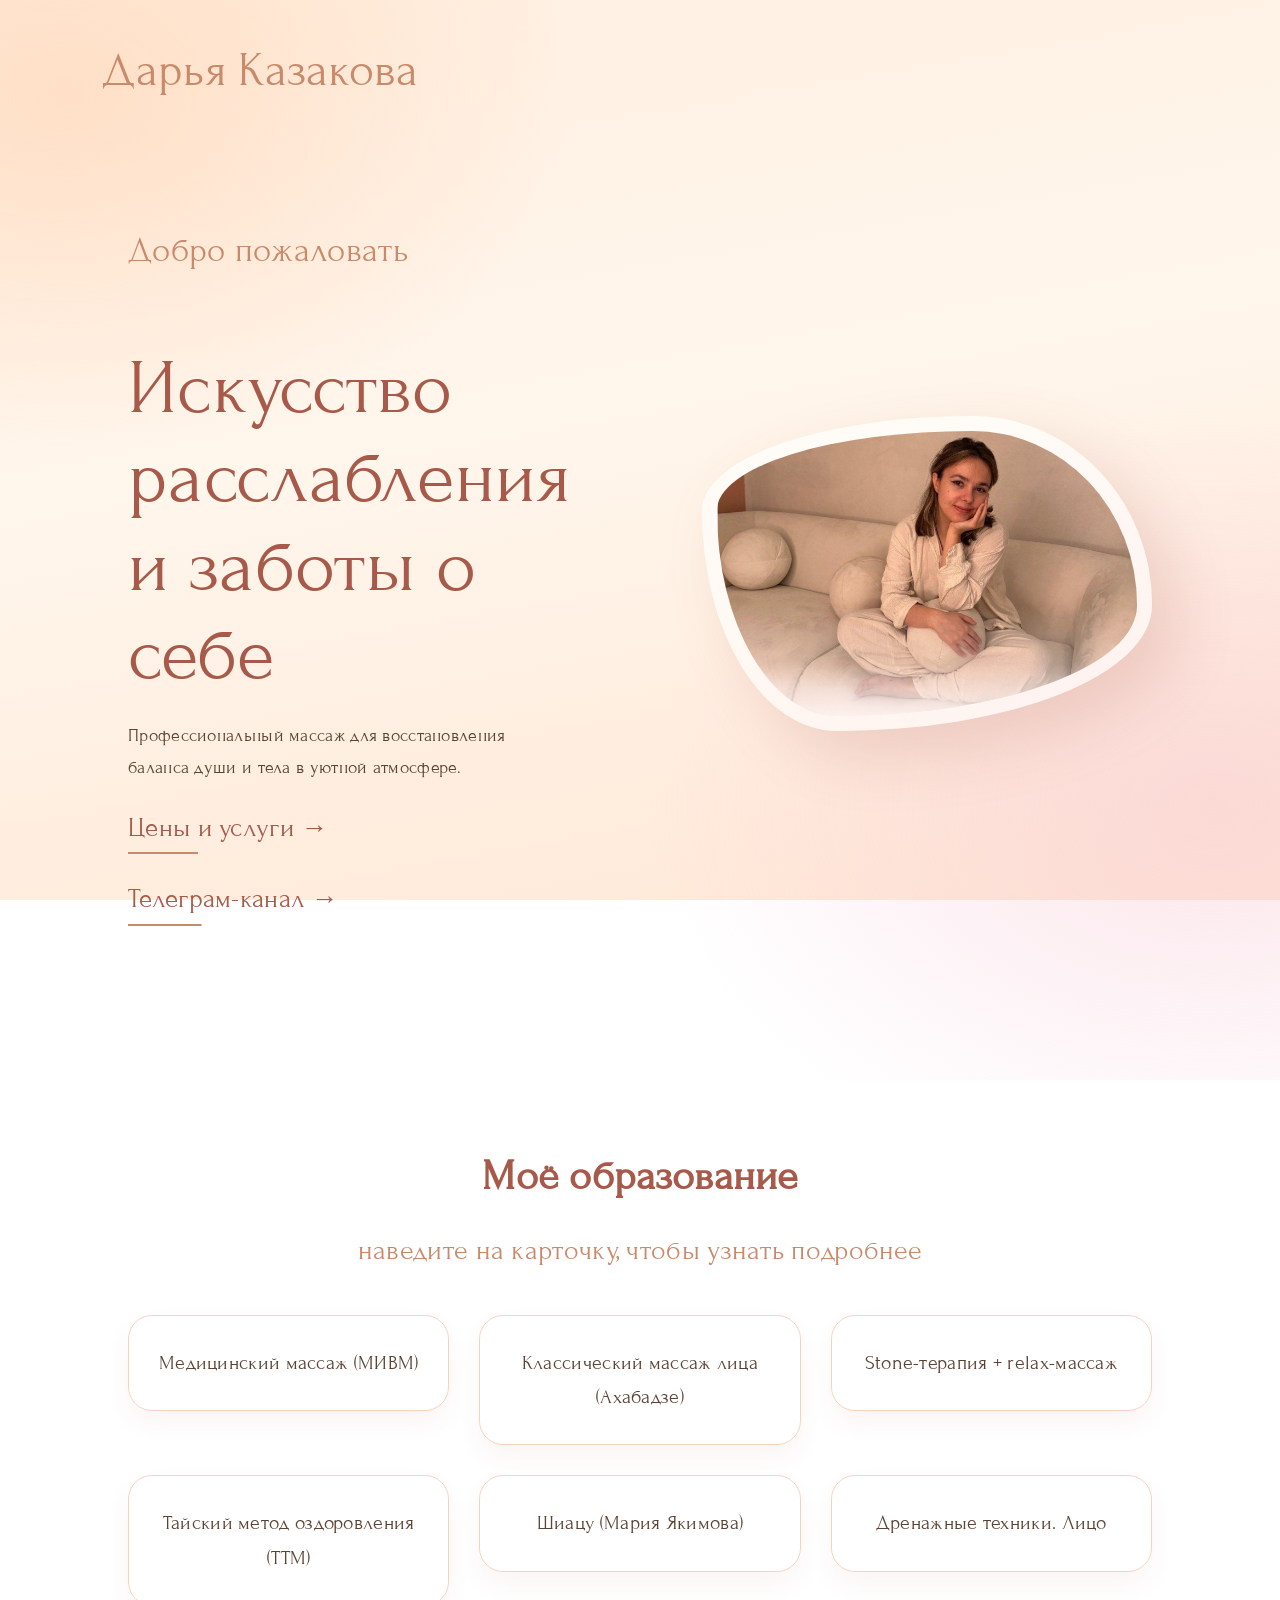
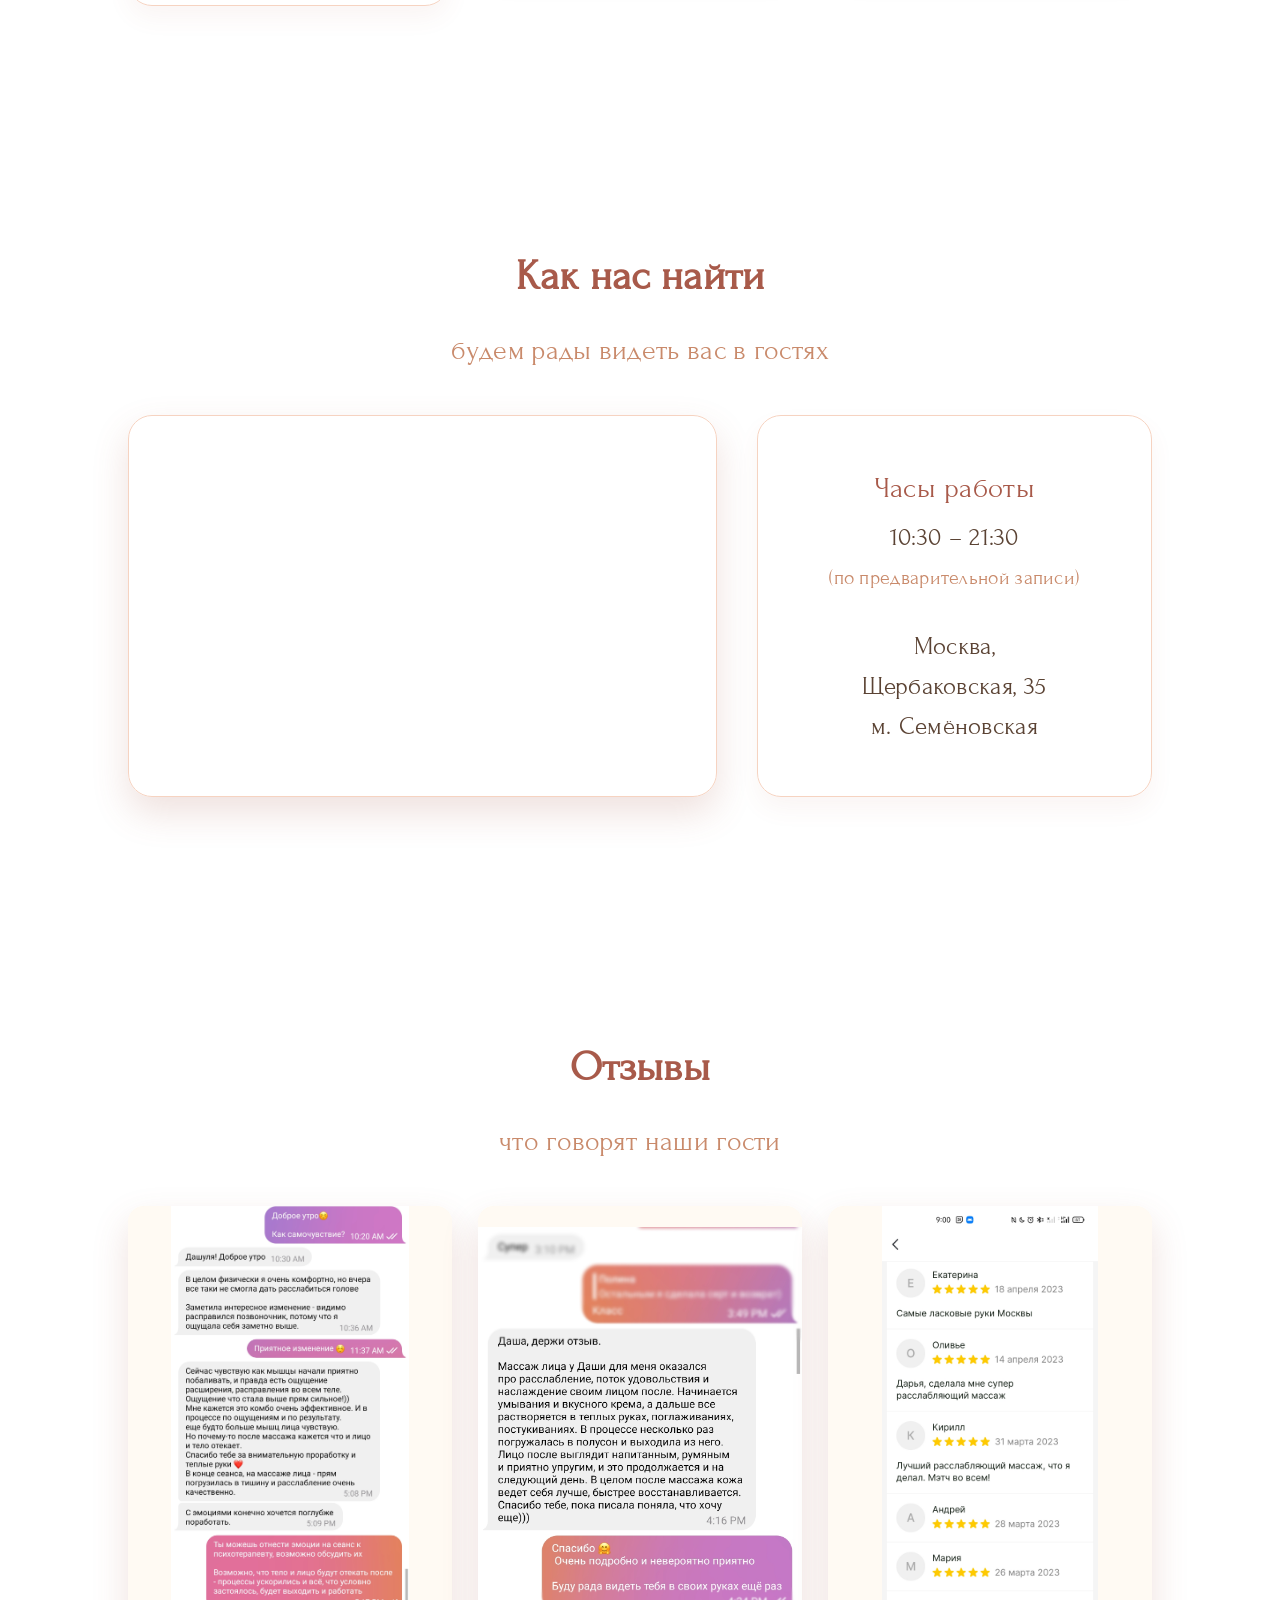
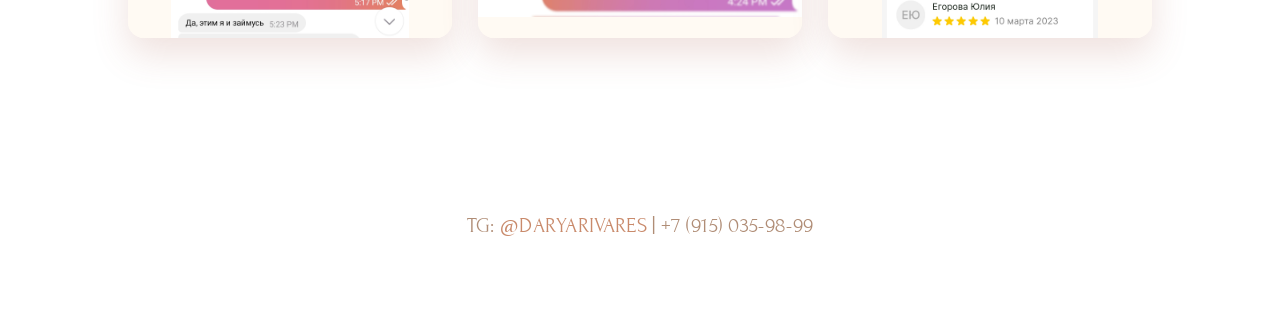
==== index.html @ 4dbe53b1 "Add location section with interactive map on index page Insert a "Как нас найти" section between edu" ====
<!DOCTYPE html>
<html lang="ru">
<head>
    <meta charset="UTF-8">
    <meta name="viewport" content="width=device-width, initial-scale=1.0">
    <title>Дарья Казакова | Расслабляющий массаж</title>
    <link rel="preconnect" href="https://fonts.googleapis.com">
    <link rel="preconnect" href="https://fonts.gstatic.com" crossorigin>
    <link href="https://fonts.googleapis.com/css2?family=Forum&display=swap" rel="stylesheet">
    <link rel="stylesheet" href="style.css">
</head>
<body>
    <!-- Decorative flower layer (purely visual, sits behind content) -->
    <div class="flowers" aria-hidden="true">
        <svg xmlns="http://www.w3.org/2000/svg" style="display:none">
            <symbol id="flower" viewBox="0 0 80 80">
                <g fill="currentColor">
                    <ellipse cx="40" cy="20" rx="9" ry="17"/>
                    <ellipse cx="40" cy="20" rx="9" ry="17" transform="rotate(72 40 40)"/>
                    <ellipse cx="40" cy="20" rx="9" ry="17" transform="rotate(144 40 40)"/>
                    <ellipse cx="40" cy="20" rx="9" ry="17" transform="rotate(216 40 40)"/>
                    <ellipse cx="40" cy="20" rx="9" ry="17" transform="rotate(288 40 40)"/>
                </g>
                <circle cx="40" cy="40" r="6" fill="#fff6e5"/>
            </symbol>
        </svg>

        <svg class="flower f1"><use href="#flower"/></svg>
        <svg class="flower f2"><use href="#flower"/></svg>
        <svg class="flower f3"><use href="#flower"/></svg>
        <svg class="flower f4"><use href="#flower"/></svg>
        <svg class="flower f5"><use href="#flower"/></svg>
        <svg class="flower f6"><use href="#flower"/></svg>
        <svg class="flower f7"><use href="#flower"/></svg>
        <svg class="flower f8"><use href="#flower"/></svg>
        <svg class="flower f9"><use href="#flower"/></svg>
        <svg class="flower f10"><use href="#flower"/></svg>
        <svg class="flower f11"><use href="#flower"/></svg>
        <svg class="flower f12"><use href="#flower"/></svg>
        <svg class="flower f13"><use href="#flower"/></svg>
        <svg class="flower f14"><use href="#flower"/></svg>
        <svg class="flower f15"><use href="#flower"/></svg>
        <svg class="flower f16"><use href="#flower"/></svg>
        <svg class="flower f17"><use href="#flower"/></svg>
        <svg class="flower f18"><use href="#flower"/></svg>
    </div>

    <header>
        <nav>
            <div class="logo cursive">Дарья Казакова</div>
        </nav>
    </header>

    <section class="hero">
        <div class="hero-content">
            <span class="subtitle cursive">Добро пожаловать</span>
            <h1 class="handwritten-title">
                <span class="line"><span class="word">Искусство</span> <span class="word">расслабления</span></span>
                <span class="line"><span class="word">и</span> <span class="word">заботы</span> <span class="word">о</span> <span class="word">себе</span></span>
            </h1>
            <p>Профессиональный массаж для восстановления <br>баланса души и тела в уютной атмосфере.</p>
            <a href="pricing.html" class="tg-link">Цены и услуги&nbsp;&rarr;</a>
            <a href="https://t.me/riarbert" class="tg-link"
               target="_blank" rel="noopener">Телеграм-канал&nbsp;&rarr;</a>
        </div>
        <div class="hero-image">
            <img src="img/dasha.jpg" alt="Дарья Казакова">
        </div>
    </section>

    <section class="education">
        <h2 class="serif">Моё образование</h2>
        <p class="hint cursive">наведите на карточку, чтобы узнать подробнее</p>
        <div class="grid">
            <div class="edu-item" tabindex="0">
                <span class="edu-title">Медицинский массаж (МИВМ)</span>
                <p class="edu-desc">Глубокая работа с мышцами и суставами: помогает восстановиться после травм, снять хроническое напряжение и улучшить осанку.</p>
            </div>
            <div class="edu-item" tabindex="0">
                <span class="edu-title">Классический массаж лица (Ахабадзе)</span>
                <p class="edu-desc">Щадящая авторская техника для тонуса кожи и естественного лифтинга — лицо выглядит отдохнувшим и ухоженным.</p>
            </div>
            <div class="edu-item" tabindex="0">
                <span class="edu-title">Stone-терапия + relax-массаж</span>
                <p class="edu-desc">Тёплые базальтовые камни и мягкие поглаживания расслабляют тело, снимают усталость и успокаивают нервную систему.</p>
            </div>
            <div class="edu-item" tabindex="0">
                <span class="edu-title">Тайский метод оздоровления (ТТМ)</span>
                <p class="edu-desc">Древняя традиция с плавными растяжками и точечным давлением: возвращает гибкость, снимает зажимы и наполняет энергией.</p>
            </div>
            <div class="edu-item" tabindex="0">
                <span class="edu-title">Шиацу (Мария Якимова)</span>
                <p class="edu-desc">Японская техника точечного надавливания помогает восстановить энергетический баланс и справиться с хронической усталостью.</p>
            </div>
            <div class="edu-item" tabindex="0">
                <span class="edu-title">Дренажные техники. Лицо</span>
                <p class="edu-desc">Лимфодренажный массаж выводит лишнюю жидкость, уменьшает отёки и возвращает коже свежесть и ровный тон.</p>
            </div>
        </div>
    </section>

    <section class="location">
        <h2 class="serif">Как нас найти</h2>
        <p class="hint cursive">будем рады видеть вас в гостях</p>

        <div class="location-row">
            <div class="location-map">
                <iframe
                    src="https://yandex.ru/map-widget/v1/?ll=37.72935%2C55.78294&z=16&pt=37.72935,55.78294,pm2rdm"
                    title="Карта: Москва, Щербаковская, 35"
                    loading="lazy"
                    allowfullscreen></iframe>
            </div>
            <div class="location-info">
                <p class="location-hours">
                    <span class="location-label">Часы работы</span>
                    10:30&nbsp;&ndash;&nbsp;21:30<br>
                    <span class="location-note">(по предварительной записи)</span>
                </p>
                <p class="location-address">
                    Москва,<br>
                    Щербаковская, 35<br>
                    м.&nbsp;Семёновская
                </p>
            </div>
        </div>
    </section>

    <section class="reviews">
        <h2 class="serif">Отзывы</h2>
        <p class="hint cursive">что говорят наши гости</p>

        <!-- Three reviews shown at once; script.js cross-fades one slot
             to the next review every few seconds. data-total tells the
             script how many img/reviewN.jpg files exist. -->
        <div class="reviews-row" data-total="12">
            <div class="review-slot"><img src="img/review1.jpg" alt="Отзыв"></div>
            <div class="review-slot"><img src="img/review2.jpg" alt="Отзыв"></div>
            <div class="review-slot"><img src="img/review3.jpg" alt="Отзыв"></div>
        </div>
    </section>

    <footer>
        <p>TG: <a href="https://t.me/daryarivares" target="_blank" rel="noopener">@DARYARIVARES</a> | +7 (915) 035-98-99</p>
    </footer>

    <script src="script.js"></script>
</body>
</html>
---- style.css ----
/* --- Design tokens ---
   Warm, cozy palette: cream, peach and terracotta-rose instead of the
   old pink/purple. The whole site is set in one font, Forum — an
   elegant Cyrillic-complete Roman serif. Sizes are nudged up a little
   because Forum is a delicate, low-contrast face that reads small. */
:root {
    --cream:       #fff7ef; /* warm off-white */
    --peach:       #ffe7d3; /* soft peach */
    --blush:       #f6d3c1; /* warm blush border */
    --accent:      #c98a6b; /* terracotta-rose – primary accent */
    --accent-deep: #a85a4a; /* deeper rose – headings & links */
    --warm-text:   #5b4334; /* cocoa brown – body copy */
    --soft-white:  #fffaf3;

    --display-font: 'Forum', serif;
    --script-font:  'Forum', serif;
    --body-font:    'Forum', serif;

    /* legacy aliases kept so existing selectors keep working */
    --serif-font:   var(--display-font);
    --cursive-font: var(--script-font);
}

* { box-sizing: border-box; }

/* Bump the root size so the flowing script stays comfortably legible
   everywhere (all rem-based sizes scale up with this). */
html { font-size: 115%; }

body {
    font-family: var(--body-font);
    color: var(--warm-text);
    margin: 0;
    background: linear-gradient(170deg,
                #ffefe0 0%, #fff6ec 45%, #ffe8d6 100%);
    background-attachment: fixed;
    line-height: 1.7;
    letter-spacing: 0.3px;
    overflow-x: hidden;
}

/* Slow, barely-there warm glow that breathes behind everything —
   adds depth without distracting from the content. */
body::before {
    content: "";
    position: fixed;
    inset: -20%;
    z-index: 0;
    pointer-events: none;
    background:
        radial-gradient(40% 40% at 18% 22%, rgba(255, 209, 175, 0.55), transparent 70%),
        radial-gradient(45% 45% at 82% 78%, rgba(246, 197, 209, 0.45), transparent 70%);
    animation: auraDrift 26s ease-in-out infinite alternate;
}

@keyframes auraDrift {
    0%   { transform: translate(-3%, -2%) scale(1);    }
    100% { transform: translate( 3%,  3%) scale(1.08); }
}

/* --- Typography helpers (class names used in the HTML) --- */
.serif       { font-family: var(--display-font); }
.cursive     { font-family: var(--script-font); }
.text-center { text-align: center; }

h1 {
    font-family: var(--display-font);
    font-size: 3rem;
    line-height: 1.25;
    margin-bottom: 20px;
    color: var(--accent-deep);
}

h2 {
    font-family: var(--display-font);
    font-size: 2.3rem;
    text-align: center;
    margin-bottom: 40px;
    color: var(--accent-deep);
}

.subtitle {
    font-family: var(--script-font);
    font-size: 1.9rem;
    color: var(--accent);
    display: block;
    margin-bottom: 6px;
}

/* --- Handwritten main title ---
   Each word is an inline-block span that gently blooms in: it rises,
   un-blurs and settles upright. Soft and unhurried — the cozy
   replacement for the old hard clip-path "wipe". */
.handwritten-title {
    font-family: var(--script-font);
    font-size: 4.2rem;
    line-height: 1.15;
    font-weight: 400;
    margin-bottom: 20px;
    color: var(--accent-deep);
}

.handwritten-title .line { display: block; }

.handwritten-title .word {
    display: inline-block;
    opacity: 0;
    transform: translateY(0.3em) rotate(-3deg);
    filter: blur(6px);
    /* Each word's own reveal completes in 500ms (gradual, not abrupt). */
    animation: bloomIn 0.5s cubic-bezier(0.22, 0.61, 0.36, 1) forwards;
}

/* Tight, flowing stagger so the line writes itself out quickly. */
.handwritten-title .line:nth-child(1) .word:nth-child(1) { animation-delay: 0.10s; }
.handwritten-title .line:nth-child(1) .word:nth-child(2) { animation-delay: 0.28s; }
.handwritten-title .line:nth-child(2) .word:nth-child(1) { animation-delay: 0.46s; }
.handwritten-title .line:nth-child(2) .word:nth-child(2) { animation-delay: 0.60s; }
.handwritten-title .line:nth-child(2) .word:nth-child(3) { animation-delay: 0.74s; }
.handwritten-title .line:nth-child(2) .word:nth-child(4) { animation-delay: 0.88s; }

@keyframes bloomIn {
    55%  { filter: blur(0); }
    100% { opacity: 1; transform: translateY(0) rotate(0); filter: blur(0); }
}

/* --- Header & Nav --- */
header {
    padding: 30px 8%;
    background: transparent;
    position: relative;
    z-index: 1;
}

nav {
    display: flex;
    justify-content: space-between;
    align-items: center;
}

.logo {
    font-family: var(--script-font);
    font-size: 2.6rem;
    color: var(--accent);
}

/* --- Hero --- */
.hero {
    display: flex;
    align-items: center;
    justify-content: space-between;
    padding: 80px 10%;
    min-height: 80vh;
    position: relative;
    z-index: 1;
}

.hero-content { flex: 1; max-width: 600px; }
.hero-image   { flex: 1; display: flex; justify-content: flex-end; }

/* Image gently "breathes" — a slow, calm float that matches the
   relaxing theme. Hover still lifts it a touch. */
.hero-image img {
    width: 100%;
    max-width: 450px;
    border-radius: 60% 40% 70% 30% / 30% 60% 40% 70%;
    box-shadow: 24px 24px 60px rgba(168, 90, 74, 0.18);
    border: 15px solid rgba(255, 255, 255, 0.6);
    animation: breathe 9s ease-in-out infinite;
    transition: transform 0.6s ease, box-shadow 0.6s ease;
}

.hero-image img:hover {
    transform: scale(1.03) rotate(1deg);
    box-shadow: 24px 30px 70px rgba(168, 90, 74, 0.28);
}

@keyframes breathe {
    0%, 100% { transform: translateY(0)     scale(1);    }
    50%      { transform: translateY(-14px) scale(1.015); }
}

/* --- Education Section --- */
.education {
    padding: 100px 10%;
    position: relative;
    z-index: 1;
}

.hint {
    text-align: center;
    color: var(--accent);
    font-family: var(--script-font);
    font-size: 1.5rem;
    margin-top: -25px;
    margin-bottom: 40px;
    opacity: 0.9;
}

.grid {
    display: grid;
    grid-template-columns: repeat(auto-fit, minmax(280px, 1fr));
    gap: 30px;
    align-items: start;
}

/* Cards show only the title, then warmly expand the description on
   hover/focus, lifting with a soft terracotta glow. */
.edu-item {
    padding: 30px 25px;
    background: rgba(255, 255, 255, 0.6);
    border: 1px solid var(--blush);
    border-radius: 24px;
    text-align: center;
    font-family: var(--display-font);
    font-size: 1.1rem;
    box-shadow: 0 12px 24px rgba(168, 90, 74, 0.06);
    cursor: default;
    outline: none;
    transition: background 0.4s ease, box-shadow 0.4s ease,
                transform 0.4s ease, border-color 0.4s ease;
}

.edu-item:hover,
.edu-item:focus {
    background: var(--soft-white);
    border-color: var(--accent);
    transform: translateY(-7px) scale(1.015);
    box-shadow: 0 18px 36px rgba(201, 138, 107, 0.22);
}

.edu-item:focus-visible {
    outline: 2px solid var(--accent);
    outline-offset: 3px;
}

.edu-title { display: block; }

.edu-desc {
    margin: 0;
    max-height: 0;
    opacity: 0;
    overflow: hidden;
    font-family: var(--body-font);
    font-size: 1.05rem;
    font-weight: 400;
    line-height: 1.6;
    color: var(--warm-text);
    transition: max-height 0.5s ease,
                opacity 0.4s ease 0.05s,
                margin-top 0.5s ease;
}

.edu-item:hover .edu-desc,
.edu-item:focus .edu-desc {
    max-height: 260px;
    opacity: 1;
    margin-top: 15px;
}

/* --- Buttons & page links --- */
.main-btn {
    display: inline-block;
    margin-top: 30px;
    padding: 16px 44px;
    background: linear-gradient(135deg, var(--accent) 0%, var(--accent-deep) 100%);
    color: #fff;
    font-family: var(--body-font);
    font-size: 1.4rem;
    text-decoration: none;
    border-radius: 50px;
    letter-spacing: 0.5px;
    box-shadow: 0 8px 22px rgba(201, 138, 107, 0.4);
    animation: btnGlow 3.6s ease-in-out infinite;
    transition: transform 0.35s ease, box-shadow 0.35s ease;
}

/* Two side-by-side CTAs (pricing page): even spacing, wrap on small screens. */
.btn-row {
    display: flex;
    flex-wrap: wrap;
    justify-content: center;
    gap: 18px 26px;
}

.main-btn:hover {
    transform: translateY(-3px) scale(1.04);
    box-shadow: 0 14px 30px rgba(168, 90, 74, 0.45);
}

@keyframes btnGlow {
    0%, 100% { box-shadow: 0 8px 22px rgba(201, 138, 107, 0.35); }
    50%      { box-shadow: 0 10px 28px rgba(201, 138, 107, 0.55); }
}

/* Page-to-page links (the "back" link and hero channel/pricing links) —
   cozy handwriting with a soft underline that grows on hover. */
.back-link,
.tg-link {
    font-family: var(--script-font);
    font-size: 1.7rem;
    color: var(--accent-deep);
    text-decoration: none;
    position: relative;
    padding-bottom: 4px;
    transition: color 0.3s ease;
}

/* Secondary hero link to the Telegram channel — sits below the main
   button, a touch smaller, same growing-underline flourish. */
.tg-link {
    display: block;
    width: fit-content;
    margin-top: 22px;
    font-size: 1.45rem;
}

/* Center a tg-link within a centered block (pricing page). */
.tg-link-center {
    margin-left: auto;
    margin-right: auto;
}

.back-link::after,
.tg-link::after {
    content: "";
    position: absolute;
    left: 0;
    bottom: 0;
    width: 100%;
    height: 2px;
    background: var(--accent);
    transform: scaleX(0.35);
    transform-origin: left;
    transition: transform 0.35s ease;
}

.back-link:hover,
.tg-link:hover { color: var(--accent); }

.back-link:hover::after,
.tg-link:hover::after { transform: scaleX(1); }

footer {
    text-align: center;
    padding: 50px;
    font-size: 1.15rem;
    color: #b08d76;
    position: relative;
    z-index: 1;
}

footer a {
    color: var(--accent);
    text-decoration: none;
    border-bottom: 1px solid transparent;
    transition: border-color 0.25s ease;
}

footer a:hover { border-color: var(--accent); }

/* --- Decorative flowers (index + pricing) ---
   The flowers now genuinely drift across the whole viewport on long,
   slow, looping flight paths — gently swaying and spinning, fading in
   and out at the edges. Several keyframe routes + staggered timings
   keep the motion organic and unsynchronised. */
.flowers {
    position: fixed;
    inset: 0;
    pointer-events: none;
    overflow: hidden;
    z-index: 0;
}

.flower {
    position: absolute;
    width: 56px;
    height: 56px;
    opacity: 0;
    color: #f3c4a3;
    fill: currentColor;
    filter: drop-shadow(0 4px 6px rgba(168, 90, 74, 0.12));
    animation-timing-function: ease-in-out;
    animation-iteration-count: infinite;
    will-change: transform, opacity;
}

/* Route A: sweep up and to the right */
@keyframes flyRight {
    0%   { opacity: 0;    transform: translate(0, 0)            rotate(0deg)    scale(0.8); }
    12%  { opacity: 0.55;                                                                  }
    50%  { opacity: 0.7;  transform: translate(46vw, -16vh)     rotate(180deg)  scale(1.1); }
    88%  { opacity: 0.4;                                                                   }
    100% { opacity: 0;    transform: translate(92vw, -6vh)      rotate(360deg)  scale(0.85);}
}

/* Route B: drift down and to the left */
@keyframes flyLeft {
    0%   { opacity: 0;    transform: translate(0, 0)            rotate(0deg)    scale(0.9); }
    14%  { opacity: 0.5;                                                                   }
    50%  { opacity: 0.65; transform: translate(-40vw, 20vh)     rotate(-150deg) scale(1.12);}
    86%  { opacity: 0.35;                                                                  }
    100% { opacity: 0;    transform: translate(-78vw, 9vh)      rotate(-330deg) scale(0.85);}
}

/* Route C: float mostly upward with a lazy S-curve sway */
@keyframes flyUp {
    0%   { opacity: 0;    transform: translate(0, 12vh)         rotate(0deg)    scale(0.85);}
    18%  { opacity: 0.5;                                                                   }
    50%  { opacity: 0.62; transform: translate(10vw, -26vh)     rotate(120deg)  scale(1.08);}
    80%  { opacity: 0.32;                                                                  }
    100% { opacity: 0;    transform: translate(-8vw, -62vh)     rotate(220deg)  scale(0.8); }
}

/* Route D: cozy ambient bob — stays roughly in place, gently swaying */
@keyframes swaySoft {
    0%, 100% { opacity: 0.32; transform: translate(0, 0)          rotate(-10deg) scale(0.95); }
    50%      { opacity: 0.6;  transform: translate(3vw, -5vh)      rotate(12deg)  scale(1.1);  }
}

/* Per-flower: start position, size, warm colour, route, pace & delay */
.flower.f1  { top:  6%; left:  4%; width: 58px; height: 58px; color: #f3c4a3;
              animation-name: flyRight; animation-duration: 30s; animation-delay:  0s; }
.flower.f2  { top: 20%; left: 90%; width: 42px; height: 42px; color: #f6c5d1;
              animation-name: flyLeft;  animation-duration: 34s; animation-delay: -4s; }
.flower.f3  { top: 52%; left:  2%; width: 72px; height: 72px; color: #ead7c0;
              animation-name: flyRight; animation-duration: 42s; animation-delay: -9s; }
.flower.f4  { top: 70%; left: 88%; width: 50px; height: 50px; color: #f0b89c;
              animation-name: flyLeft;  animation-duration: 36s; animation-delay: -2s; }
.flower.f5  { top: 86%; left: 16%; width: 46px; height: 46px; color: #f5cbb4;
              animation-name: flyUp;    animation-duration: 33s; animation-delay: -6s; }
.flower.f6  { top: 34%; left: 46%; width: 34px; height: 34px; color: #f3c4a3;
              animation-name: swaySoft; animation-duration: 14s; animation-delay: -3s; }
.flower.f7  { top: 90%; left: 66%; width: 56px; height: 56px; color: #f6c5d1;
              animation-name: flyUp;    animation-duration: 38s; animation-delay: -12s; }
.flower.f8  { top: 14%; left: 56%; width: 30px; height: 30px; color: #ead7c0;
              animation-name: swaySoft; animation-duration: 17s; animation-delay: -7s; }
.flower.f9  { top: 64%; left: 38%; width: 40px; height: 40px; color: #f0b89c;
              animation-name: flyRight; animation-duration: 46s; animation-delay: -20s; }
.flower.f10 { top:  2%; left: 30%; width: 38px; height: 38px; color: #f5cbb4;
              animation-name: flyUp;    animation-duration: 40s; animation-delay: -16s; }
.flower.f11 { top: 44%; left: 72%; width: 64px; height: 64px; color: #f3c4a3;
              animation-name: flyLeft;  animation-duration: 44s; animation-delay: -25s; }
.flower.f12 { top: 78%; left:  6%; width: 36px; height: 36px; color: #f6c5d1;
              animation-name: flyRight; animation-duration: 35s; animation-delay: -14s; }
.flower.f13 { top: 28%; left: 12%; width: 48px; height: 48px; color: #ead7c0;
              animation-name: flyUp;    animation-duration: 37s; animation-delay: -8s; }
.flower.f14 { top: 58%; left: 94%; width: 32px; height: 32px; color: #f0b89c;
              animation-name: flyLeft;  animation-duration: 31s; animation-delay: -18s; }
.flower.f15 { top: 96%; left: 48%; width: 52px; height: 52px; color: #f5cbb4;
              animation-name: flyUp;    animation-duration: 43s; animation-delay: -22s; }
.flower.f16 { top: 10%; left: 78%; width: 44px; height: 44px; color: #f3c4a3;
              animation-name: flyLeft;  animation-duration: 39s; animation-delay: -5s; }
.flower.f17 { top: 40%; left: 26%; width: 28px; height: 28px; color: #f6c5d1;
              animation-name: swaySoft; animation-duration: 19s; animation-delay: -11s; }
.flower.f18 { top: 72%; left: 58%; width: 60px; height: 60px; color: #ead7c0;
              animation-name: flyRight; animation-duration: 48s; animation-delay: -30s; }

/* --- Scroll reveal (added by script.js as elements enter view) ---
   Each element fades + rises in gradually over 500ms. */
.reveal {
    opacity: 0;
    transform: translateY(26px);
    transition: opacity 0.5s ease, transform 0.5s cubic-bezier(0.22, 0.61, 0.36, 1);
}

.reveal.reveal-in {
    opacity: 1;
    transform: none;
}

/* --- Pricing page --- */
.container {
    max-width: 900px;
    margin: 0 auto;
    padding: 40px 20px;
    position: relative;
    z-index: 1;
}

.promo-banner {
    text-align: center;
    font-family: var(--script-font);
    color: #c0593f;
    font-size: 1.9rem;
    margin-bottom: 10px;
}

.price-card {
    background: var(--soft-white);
    padding: 40px;
    border-radius: 30px;
    box-shadow: 0 18px 38px rgba(246, 211, 193, 0.6);
    border: 1px solid var(--blush);
}

.elegant-table { width: 100%; border-collapse: collapse; }

.elegant-table td {
    padding: 16px 0;
    border-bottom: 1px dotted var(--blush);
    font-family: var(--body-font);
    font-size: 1.35rem;
    line-height: 1.4;
    transition: color 0.25s ease;
}

.elegant-table tr:hover td { color: var(--accent-deep); }

.price {
    text-align: right;
    font-family: var(--display-font);
    color: var(--accent);
    font-size: 1.6rem;
    white-space: nowrap;
    padding-left: 16px;
}

/* --- Certificate slider (portrait ~3:4, never cropped) --- */
.slider-wrapper {
    display: flex;
    align-items: center;
    justify-content: center;
    gap: 20px;
    margin: 40px 0;
}

.slider-display {
    width: 100%;
    max-width: 400px;
    aspect-ratio: 3 / 4;
    position: relative;
    border-radius: 20px;
    overflow: hidden;
    box-shadow: 0 12px 32px rgba(168, 90, 74, 0.16);
    background: var(--soft-white);
}

@supports not (aspect-ratio: 3 / 4) {
    .slider-display::before {
        content: "";
        display: block;
        padding-bottom: 133.33%;
    }
}

.slide {
    position: absolute;
    inset: 0;
    width: 100%;
    height: 100%;
    object-fit: contain;
    opacity: 0;
    transform: scale(1.04);
    transition: opacity 0.7s ease, transform 0.7s ease;
}

.slide.active { opacity: 1; transform: scale(1); }

.slider-btn {
    background: var(--soft-white);
    border: none;
    width: 50px;
    height: 50px;
    min-width: 50px;
    border-radius: 50%;
    cursor: pointer;
    font-size: 1.2rem;
    color: var(--accent);
    box-shadow: 0 4px 12px rgba(168, 90, 74, 0.18);
    transition: background 0.3s ease, color 0.3s ease, transform 0.3s ease;
}

.slider-btn:hover {
    background: var(--accent);
    color: #fff;
    transform: scale(1.1);
}

/* --- Subscription cards (clickable via script.js) --- */
.subscription-grid {
    display: grid;
    grid-template-columns: repeat(auto-fit, minmax(280px, 1fr));
    gap: 25px;
    margin-top: 40px;
}

.sub-card {
    background: rgba(255, 255, 255, 0.72);
    padding: 30px;
    border-radius: 22px;
    border: 1px solid var(--blush);
    cursor: pointer;
    user-select: none;
    transition: transform 0.35s ease, box-shadow 0.35s ease,
                border-color 0.35s ease, background 0.35s ease;
}

.sub-card:hover {
    transform: translateY(-6px);
    box-shadow: 0 14px 30px rgba(201, 138, 107, 0.2);
    border-color: var(--accent);
}

.sub-card.highlighted {
    background: linear-gradient(135deg, var(--soft-white) 0%, var(--peach) 100%);
    border: 2px solid var(--accent);
    box-shadow: 0 16px 34px rgba(168, 90, 74, 0.26);
}

.sub-title {
    display: block;
    font-family: var(--display-font);
    font-size: 1.3rem;
    margin-bottom: 20px;
    color: var(--accent-deep);
    text-align: center;
}

.sub-row {
    display: flex;
    justify-content: space-between;
    gap: 12px;
    margin-bottom: 10px;
    font-size: 1.15rem;
}

/* --- Reviews (index page) ---
   Three reviews shown side by side. script.js (initReviews) cross-fades
   one slot at a time to the next review every few seconds, cycling
   through all img/reviewN.jpg files. */
.reviews {
    padding: 100px 10%;
    position: relative;
    z-index: 1;
}

.reviews-row {
    display: flex;
    justify-content: center;
    align-items: stretch;
    gap: 26px;
    margin-top: 10px;
}

.review-slot {
    position: relative;
    flex: 1 1 0;
    max-width: 360px;
    aspect-ratio: 3 / 4;
    border-radius: 16px;
    overflow: hidden;
    background: var(--soft-white);
    box-shadow: 0 16px 36px rgba(168, 90, 74, 0.18);
}

@supports not (aspect-ratio: 3 / 4) {
    .review-slot::before {
        content: "";
        display: block;
        padding-bottom: 133.33%;
    }
}

.review-slot img {
    position: absolute;
    inset: 0;
    width: 100%;
    height: 100%;
    object-fit: contain;
    background: var(--soft-white);
    display: block;
    transition: opacity 0.8s ease;
}

/* script.js adds .fading, swaps the src, then removes it */
.review-slot img.fading { opacity: 0; }

/* --- Location: interactive map beside opening hours & address --- */
.location {
    padding: 100px 10%;
    position: relative;
    z-index: 1;
}

.location-row {
    display: flex;
    align-items: stretch;
    gap: 40px;
    margin-top: 10px;
}

.location-map {
    flex: 1 1 60%;
    min-height: 380px;
    border-radius: 24px;
    overflow: hidden;
    border: 1px solid var(--blush);
    box-shadow: 0 16px 36px rgba(168, 90, 74, 0.18);
}

.location-map iframe {
    width: 100%;
    height: 100%;
    min-height: 380px;
    border: 0;
    display: block;
}

.location-info {
    flex: 1 1 40%;
    display: flex;
    flex-direction: column;
    justify-content: center;
    gap: 30px;
    padding: 40px 35px;
    text-align: center;
    background: rgba(255, 255, 255, 0.6);
    border: 1px solid var(--blush);
    border-radius: 24px;
    box-shadow: 0 12px 24px rgba(168, 90, 74, 0.06);
}

.location-info p {
    margin: 0;
    font-size: 1.35rem;
    line-height: 1.6;
    color: var(--warm-text);
}

.location-label {
    display: block;
    color: var(--accent-deep);
    font-size: 1.55rem;
    margin-bottom: 6px;
}

.location-note {
    color: var(--accent);
    font-size: 1.1rem;
}

/* --- Reduced motion: keep it calm and static --- */
@media (prefers-reduced-motion: reduce) {
    body::before,
    .hero-image img,
    .main-btn { animation: none; }

    .review-slot img { transition: none; }

    .handwritten-title .word {
        animation: none;
        opacity: 1;
        transform: none;
        filter: none;
    }

    .flower { animation: none; opacity: 0.22; }

    .reveal {
        opacity: 1;
        transform: none;
        transition: none;
    }
}

/* --- Responsive tweaks --- */
@media (max-width: 1024px) {
    /* Two reviews on tablets (the third slot keeps cycling, just hidden) */
    .review-slot:nth-child(3) { display: none; }
}

@media (max-width: 700px) {
    .hero {
        flex-direction: column;
        padding: 40px 6%;
        text-align: center;
    }
    .hero-image { justify-content: center; margin-top: 40px; }
    h1 { font-size: 2.2rem; }
    .handwritten-title { font-size: 3rem; }
    .education { padding: 60px 6%; }
    .reviews { padding: 60px 4%; }
    .location { padding: 60px 6%; }
    /* Stack the map above the info card on phones */
    .location-row { flex-direction: column; gap: 24px; }
    .slider-wrapper { gap: 8px; }
    .slider-btn { width: 42px; height: 42px; min-width: 42px; }
    /* One review at a time on phones (three portraits would be tiny) */
    .reviews-row { gap: 14px; }
    .review-slot { max-width: 340px; }
    .review-slot:nth-child(2),
    .review-slot:nth-child(3) { display: none; }
    /* Fewer, calmer flowers on small screens */
    .flower.f11, .flower.f12, .flower.f13, .flower.f14,
    .flower.f15, .flower.f16, .flower.f17, .flower.f18 { display: none; }
}
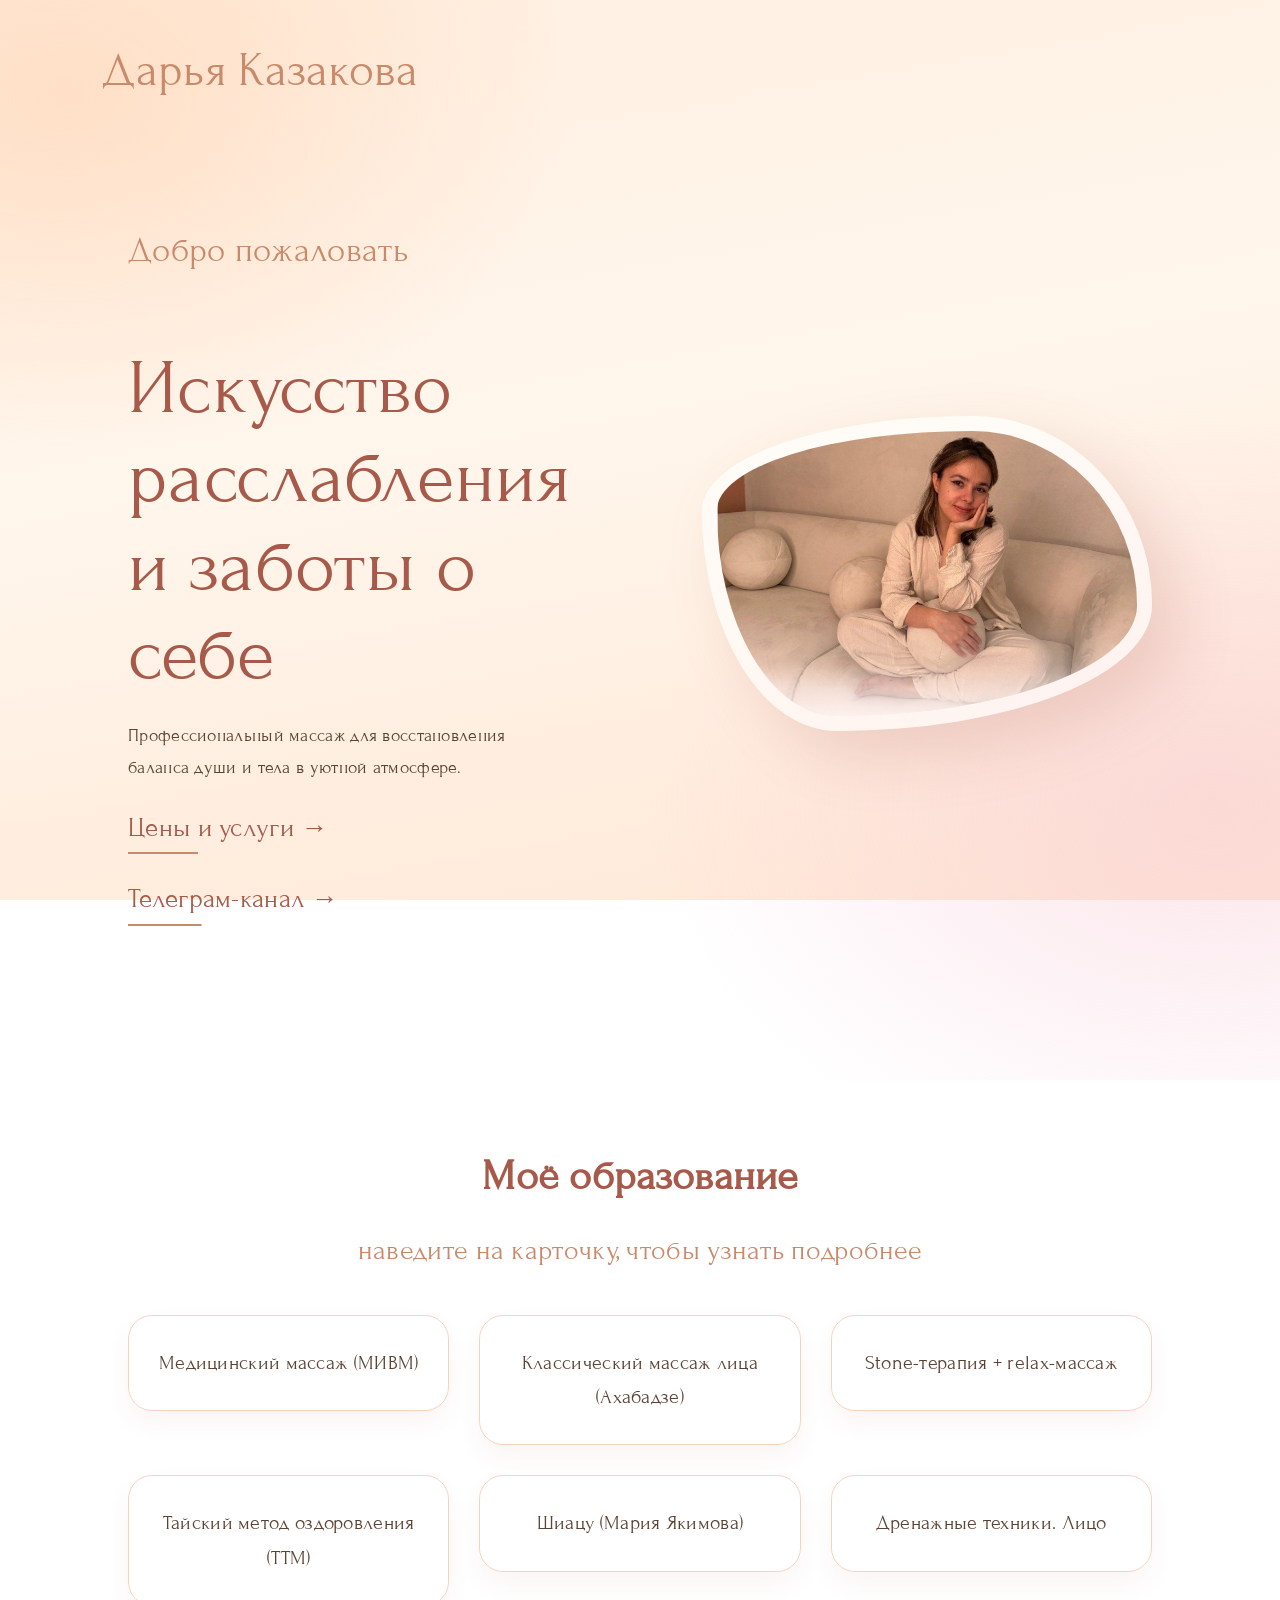
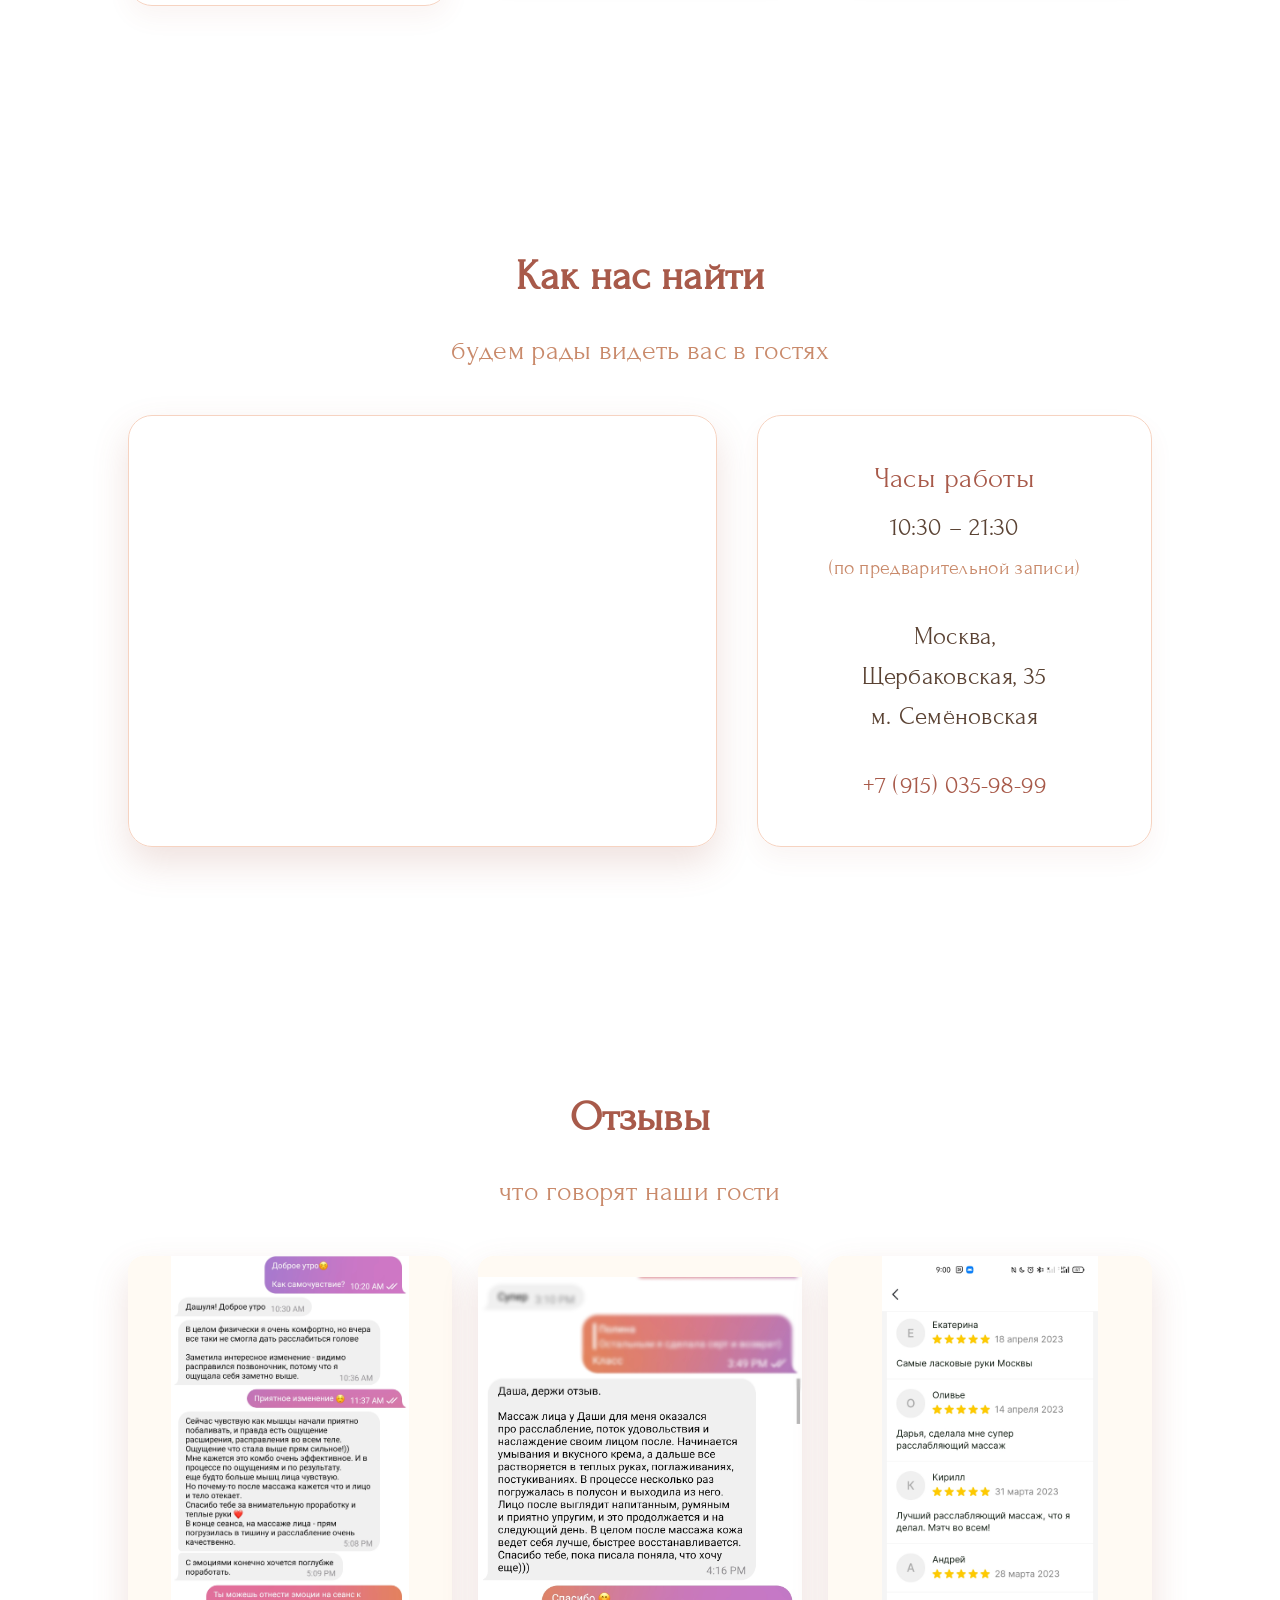
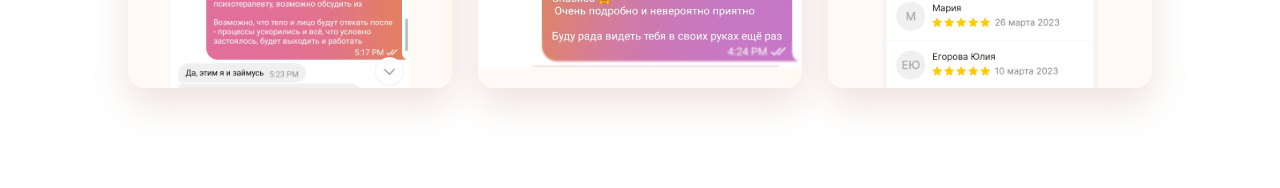
==== commit 5a34ac0c: "Move index phone next to map; remove footers from both pages Co-Authored-By: Claude Opus 4.8 <norepl" ====
--- a/index.html
+++ b/index.html
@@ -122,6 +122,9 @@
                     Щербаковская, 35<br>
                     м.&nbsp;Семёновская
                 </p>
+                <p class="location-phone">
+                    <a href="tel:+79150359899">+7&nbsp;(915)&nbsp;035-98-99</a>
+                </p>
             </div>
         </div>
     </section>
@@ -140,10 +143,6 @@
         </div>
     </section>
 
-    <footer>
-        <p>TG: <a href="https://t.me/daryarivares" target="_blank" rel="noopener">@DARYARIVARES</a> | +7 (915) 035-98-99</p>
-    </footer>
-
     <script src="script.js"></script>
 </body>
 </html>
--- a/style.css
+++ b/style.css
@@ -740,6 +740,15 @@
     font-size: 1.1rem;
 }
 
+.location-phone a {
+    color: var(--accent-deep);
+    text-decoration: none;
+    border-bottom: 1px solid transparent;
+    transition: border-color 0.25s ease;
+}
+
+.location-phone a:hover { border-color: var(--accent-deep); }
+
 /* --- Reduced motion: keep it calm and static --- */
 @media (prefers-reduced-motion: reduce) {
     body::before,
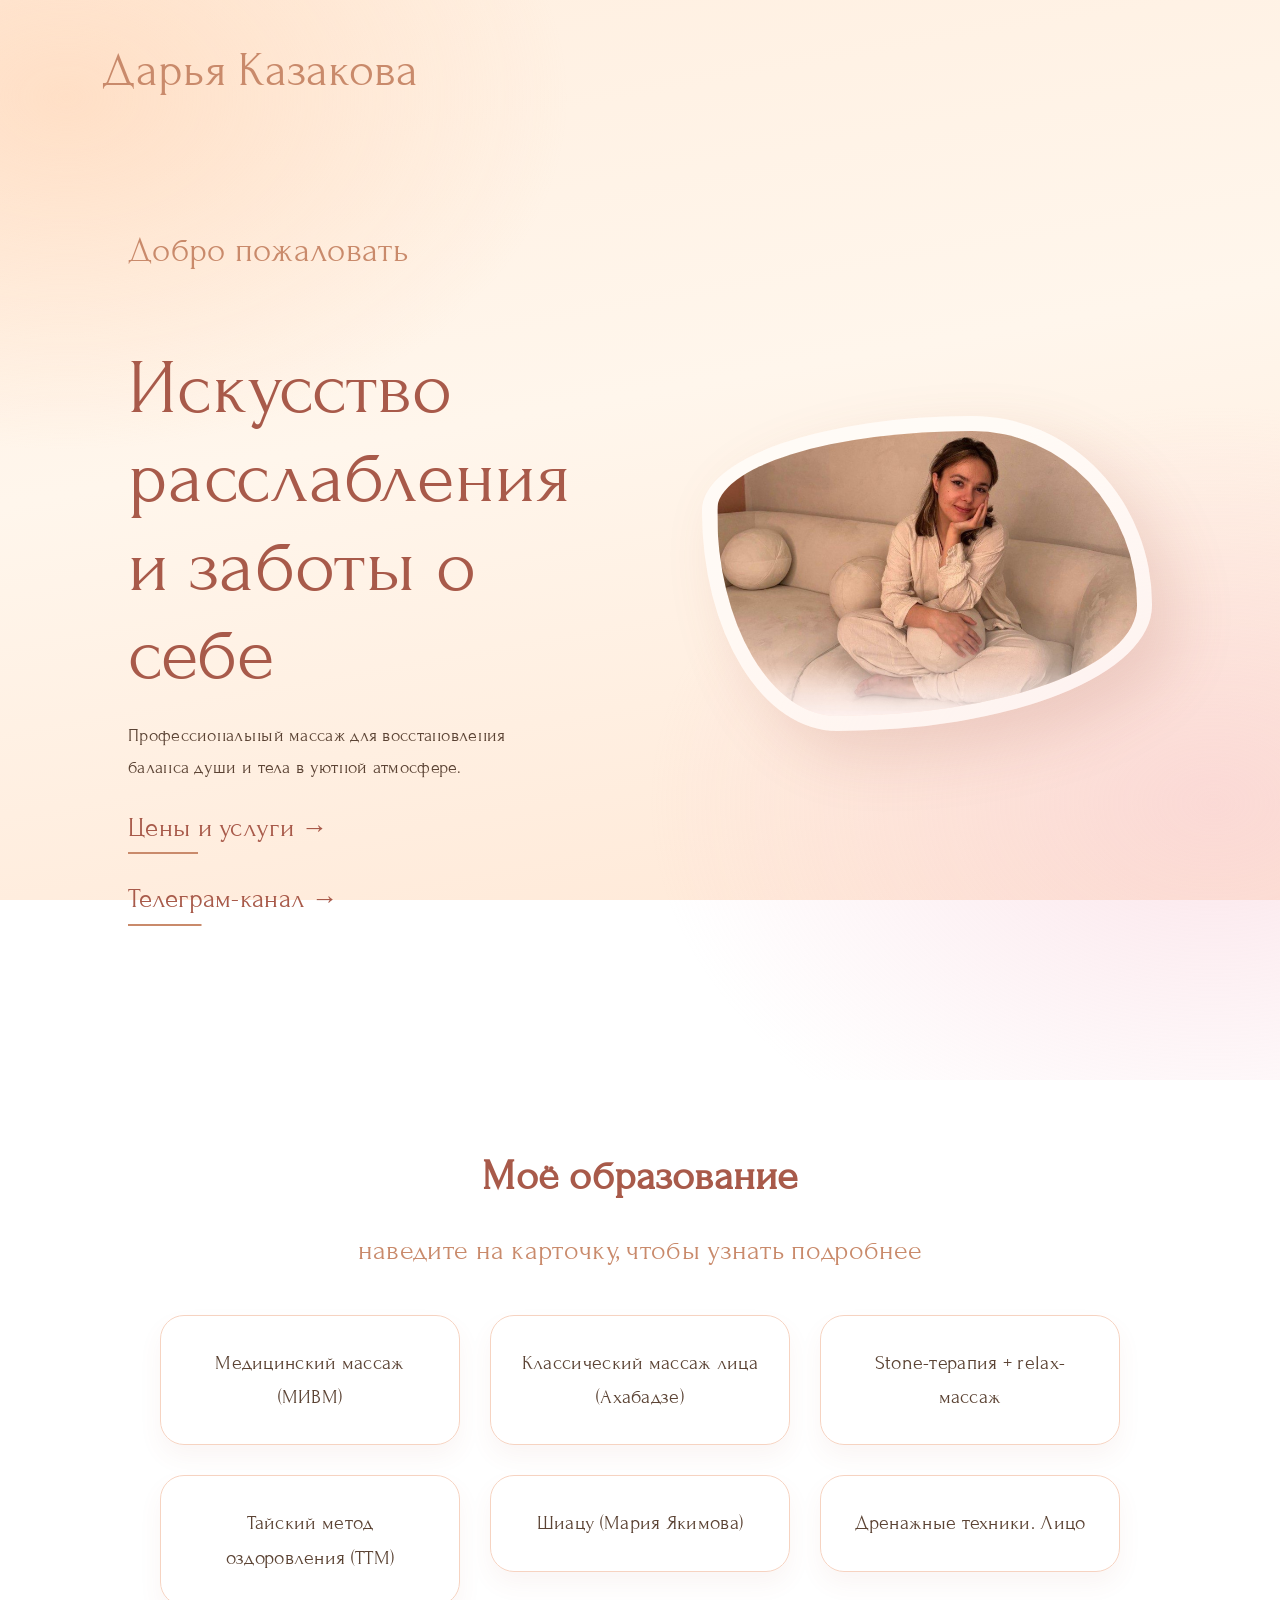
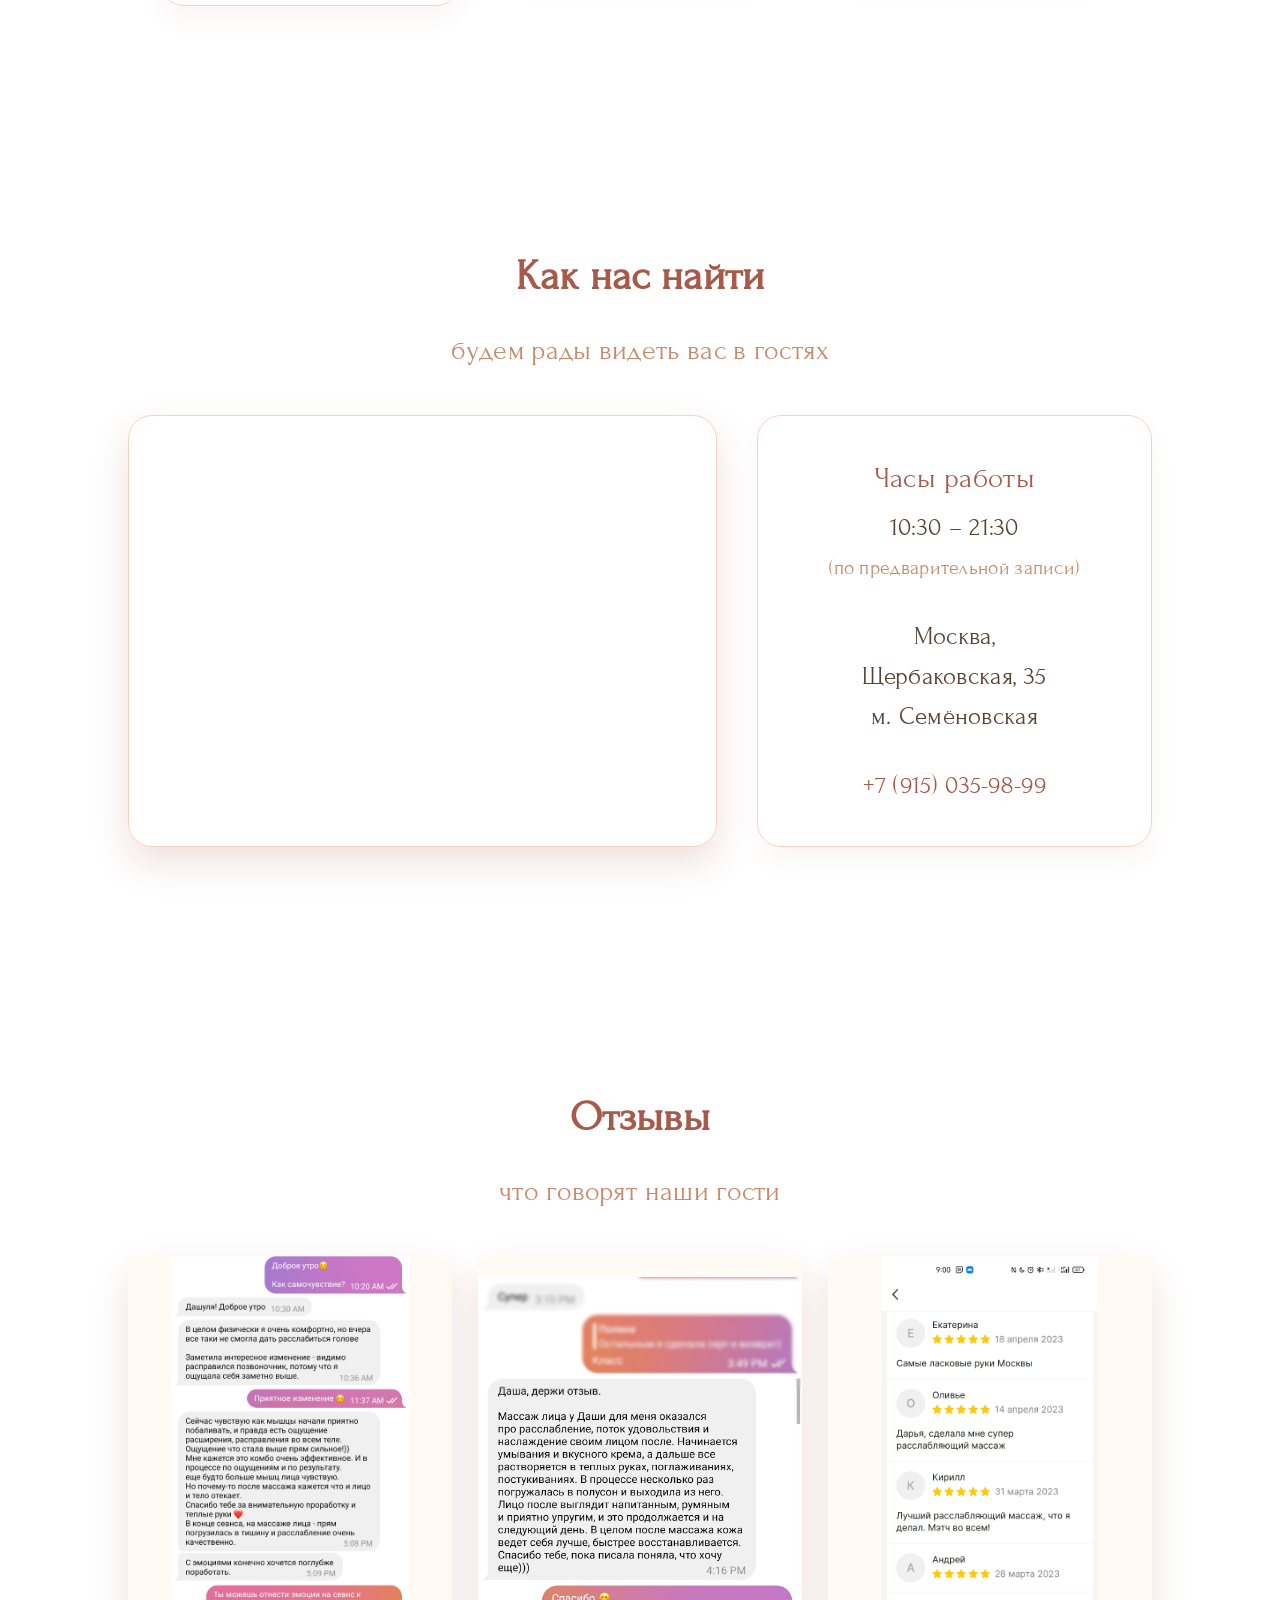
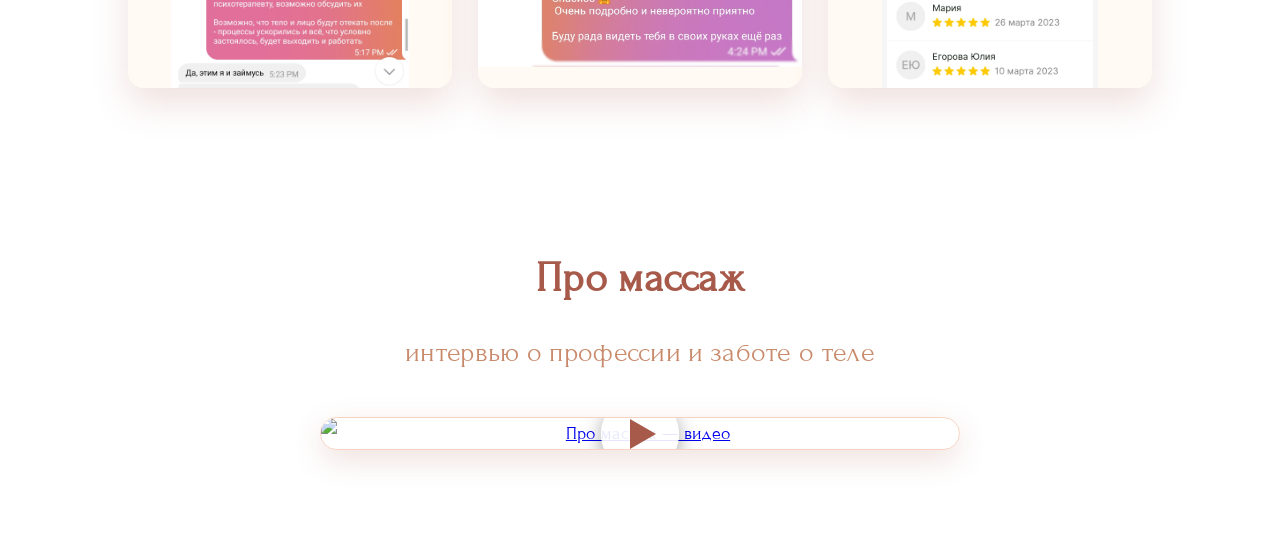
==== commit 6900f8fd: "Recolor flowers to outlined pink style; add Про массаж video button - Redraw the flower symbol as st" ====
--- a/index.html
+++ b/index.html
@@ -14,14 +14,14 @@
     <div class="flowers" aria-hidden="true">
         <svg xmlns="http://www.w3.org/2000/svg" style="display:none">
             <symbol id="flower" viewBox="0 0 80 80">
-                <g fill="currentColor">
-                    <ellipse cx="40" cy="20" rx="9" ry="17"/>
-                    <ellipse cx="40" cy="20" rx="9" ry="17" transform="rotate(72 40 40)"/>
-                    <ellipse cx="40" cy="20" rx="9" ry="17" transform="rotate(144 40 40)"/>
-                    <ellipse cx="40" cy="20" rx="9" ry="17" transform="rotate(216 40 40)"/>
-                    <ellipse cx="40" cy="20" rx="9" ry="17" transform="rotate(288 40 40)"/>
+                <g fill="none" stroke="currentColor" stroke-width="5" stroke-linecap="round" stroke-linejoin="round">
+                    <path d="M40,40 C24,30 23,7 40,8 C57,7 56,30 40,40 Z"/>
+                    <path d="M40,40 C24,30 23,7 40,8 C57,7 56,30 40,40 Z" transform="rotate(72 40 40)"/>
+                    <path d="M40,40 C24,30 23,7 40,8 C57,7 56,30 40,40 Z" transform="rotate(144 40 40)"/>
+                    <path d="M40,40 C24,30 23,7 40,8 C57,7 56,30 40,40 Z" transform="rotate(216 40 40)"/>
+                    <path d="M40,40 C24,30 23,7 40,8 C57,7 56,30 40,40 Z" transform="rotate(288 40 40)"/>
+                    <circle cx="40" cy="40" r="4"/>
                 </g>
-                <circle cx="40" cy="40" r="6" fill="#fff6e5"/>
             </symbol>
         </svg>
 
@@ -143,6 +143,17 @@
         </div>
     </section>
 
+    <section class="promassage">
+        <h2 class="serif">Про массаж</h2>
+        <p class="hint cursive">интервью о профессии и заботе о теле</p>
+        <a class="promassage-card" href="https://m.vk.com/wall-227406116_25"
+           target="_blank" rel="noopener"
+           aria-label="Смотреть видео «Про массаж» во ВКонтакте">
+            <img src="img/promassage.jpg" alt="Про массаж — видео">
+            <span class="promassage-play" aria-hidden="true"></span>
+        </a>
+    </section>
+
     <script src="script.js"></script>
 </body>
 </html>
--- a/style.css
+++ b/style.css
@@ -198,8 +198,9 @@
 }
 
 .grid {
-    display: grid;
-    grid-template-columns: repeat(auto-fit, minmax(280px, 1fr));
+    display: flex;
+    flex-wrap: wrap;
+    justify-content: center;
     gap: 30px;
     align-items: start;
 }
@@ -207,6 +208,7 @@
 /* Cards show only the title, then warmly expand the description on
    hover/focus, lifting with a soft terracotta glow. */
 .edu-item {
+    flex: 0 1 300px;
     padding: 30px 25px;
     background: rgba(255, 255, 255, 0.6);
     border: 1px solid var(--blush);
@@ -377,9 +379,10 @@
     width: 56px;
     height: 56px;
     opacity: 0;
-    color: #f3c4a3;
-    fill: currentColor;
-    filter: drop-shadow(0 4px 6px rgba(168, 90, 74, 0.12));
+    color: #f4a7c4;
+    fill: none;
+    stroke: currentColor;
+    filter: drop-shadow(0 4px 6px rgba(200, 90, 150, 0.12));
     animation-timing-function: ease-in-out;
     animation-iteration-count: infinite;
     will-change: transform, opacity;
@@ -419,41 +422,41 @@
 }
 
 /* Per-flower: start position, size, warm colour, route, pace & delay */
-.flower.f1  { top:  6%; left:  4%; width: 58px; height: 58px; color: #f3c4a3;
+.flower.f1  { top:  6%; left:  4%; width: 58px; height: 58px; color: #f4a7c4;
               animation-name: flyRight; animation-duration: 30s; animation-delay:  0s; }
-.flower.f2  { top: 20%; left: 90%; width: 42px; height: 42px; color: #f6c5d1;
+.flower.f2  { top: 20%; left: 90%; width: 42px; height: 42px; color: #f6bcd4;
               animation-name: flyLeft;  animation-duration: 34s; animation-delay: -4s; }
-.flower.f3  { top: 52%; left:  2%; width: 72px; height: 72px; color: #ead7c0;
+.flower.f3  { top: 52%; left:  2%; width: 72px; height: 72px; color: #ec97ba;
               animation-name: flyRight; animation-duration: 42s; animation-delay: -9s; }
-.flower.f4  { top: 70%; left: 88%; width: 50px; height: 50px; color: #f0b89c;
+.flower.f4  { top: 70%; left: 88%; width: 50px; height: 50px; color: #f0a9c8;
               animation-name: flyLeft;  animation-duration: 36s; animation-delay: -2s; }
-.flower.f5  { top: 86%; left: 16%; width: 46px; height: 46px; color: #f5cbb4;
+.flower.f5  { top: 86%; left: 16%; width: 46px; height: 46px; color: #f7c9dc;
               animation-name: flyUp;    animation-duration: 33s; animation-delay: -6s; }
-.flower.f6  { top: 34%; left: 46%; width: 34px; height: 34px; color: #f3c4a3;
+.flower.f6  { top: 34%; left: 46%; width: 34px; height: 34px; color: #f4a7c4;
               animation-name: swaySoft; animation-duration: 14s; animation-delay: -3s; }
-.flower.f7  { top: 90%; left: 66%; width: 56px; height: 56px; color: #f6c5d1;
+.flower.f7  { top: 90%; left: 66%; width: 56px; height: 56px; color: #f6bcd4;
               animation-name: flyUp;    animation-duration: 38s; animation-delay: -12s; }
-.flower.f8  { top: 14%; left: 56%; width: 30px; height: 30px; color: #ead7c0;
+.flower.f8  { top: 14%; left: 56%; width: 30px; height: 30px; color: #ec97ba;
               animation-name: swaySoft; animation-duration: 17s; animation-delay: -7s; }
-.flower.f9  { top: 64%; left: 38%; width: 40px; height: 40px; color: #f0b89c;
+.flower.f9  { top: 64%; left: 38%; width: 40px; height: 40px; color: #f0a9c8;
               animation-name: flyRight; animation-duration: 46s; animation-delay: -20s; }
-.flower.f10 { top:  2%; left: 30%; width: 38px; height: 38px; color: #f5cbb4;
+.flower.f10 { top:  2%; left: 30%; width: 38px; height: 38px; color: #f7c9dc;
               animation-name: flyUp;    animation-duration: 40s; animation-delay: -16s; }
-.flower.f11 { top: 44%; left: 72%; width: 64px; height: 64px; color: #f3c4a3;
+.flower.f11 { top: 44%; left: 72%; width: 64px; height: 64px; color: #f4a7c4;
               animation-name: flyLeft;  animation-duration: 44s; animation-delay: -25s; }
-.flower.f12 { top: 78%; left:  6%; width: 36px; height: 36px; color: #f6c5d1;
+.flower.f12 { top: 78%; left:  6%; width: 36px; height: 36px; color: #f6bcd4;
               animation-name: flyRight; animation-duration: 35s; animation-delay: -14s; }
-.flower.f13 { top: 28%; left: 12%; width: 48px; height: 48px; color: #ead7c0;
+.flower.f13 { top: 28%; left: 12%; width: 48px; height: 48px; color: #ec97ba;
               animation-name: flyUp;    animation-duration: 37s; animation-delay: -8s; }
-.flower.f14 { top: 58%; left: 94%; width: 32px; height: 32px; color: #f0b89c;
+.flower.f14 { top: 58%; left: 94%; width: 32px; height: 32px; color: #f0a9c8;
               animation-name: flyLeft;  animation-duration: 31s; animation-delay: -18s; }
-.flower.f15 { top: 96%; left: 48%; width: 52px; height: 52px; color: #f5cbb4;
+.flower.f15 { top: 96%; left: 48%; width: 52px; height: 52px; color: #f7c9dc;
               animation-name: flyUp;    animation-duration: 43s; animation-delay: -22s; }
-.flower.f16 { top: 10%; left: 78%; width: 44px; height: 44px; color: #f3c4a3;
+.flower.f16 { top: 10%; left: 78%; width: 44px; height: 44px; color: #f4a7c4;
               animation-name: flyLeft;  animation-duration: 39s; animation-delay: -5s; }
-.flower.f17 { top: 40%; left: 26%; width: 28px; height: 28px; color: #f6c5d1;
+.flower.f17 { top: 40%; left: 26%; width: 28px; height: 28px; color: #f6bcd4;
               animation-name: swaySoft; animation-duration: 19s; animation-delay: -11s; }
-.flower.f18 { top: 72%; left: 58%; width: 60px; height: 60px; color: #ead7c0;
+.flower.f18 { top: 72%; left: 58%; width: 60px; height: 60px; color: #ec97ba;
               animation-name: flyRight; animation-duration: 48s; animation-delay: -30s; }
 
 /* --- Scroll reveal (added by script.js as elements enter view) ---
@@ -579,13 +582,15 @@
 
 /* --- Subscription cards (clickable via script.js) --- */
 .subscription-grid {
-    display: grid;
-    grid-template-columns: repeat(auto-fit, minmax(280px, 1fr));
+    display: flex;
+    flex-wrap: wrap;
+    justify-content: center;
     gap: 25px;
     margin-top: 40px;
 }
 
 .sub-card {
+    flex: 0 1 300px;
     background: rgba(255, 255, 255, 0.72);
     padding: 30px;
     border-radius: 22px;
@@ -748,6 +753,66 @@
 }
 
 .location-phone a:hover { border-color: var(--accent-deep); }
+
+/* --- "Про массаж" video button (index.html) --- */
+.promassage {
+    padding: 20px 6% 90px;
+    text-align: center;
+}
+
+.promassage-card {
+    position: relative;
+    display: block;
+    max-width: 640px;
+    margin: 28px auto 0;
+    border-radius: 18px;
+    overflow: hidden;
+    border: 1px solid var(--blush);
+    box-shadow: 0 10px 30px rgba(168, 90, 74, 0.18);
+    transition: transform 0.3s ease, box-shadow 0.3s ease;
+}
+
+.promassage-card img {
+    display: block;
+    width: 100%;
+    height: auto;
+}
+
+.promassage-play {
+    position: absolute;
+    top: 50%;
+    left: 50%;
+    width: 78px;
+    height: 78px;
+    transform: translate(-50%, -50%);
+    border-radius: 50%;
+    background: rgba(255, 255, 255, 0.9);
+    box-shadow: 0 6px 20px rgba(0, 0, 0, 0.35);
+    transition: transform 0.3s ease, background 0.3s ease;
+}
+
+.promassage-play::before {
+    content: "";
+    position: absolute;
+    top: 50%;
+    left: 54%;
+    transform: translate(-50%, -50%);
+    border-style: solid;
+    border-width: 15px 0 15px 26px;
+    border-color: transparent transparent transparent var(--accent-deep);
+}
+
+.promassage-card:hover,
+.promassage-card:focus-visible {
+    transform: translateY(-4px);
+    box-shadow: 0 16px 40px rgba(168, 90, 74, 0.26);
+}
+
+.promassage-card:hover .promassage-play,
+.promassage-card:focus-visible .promassage-play {
+    transform: translate(-50%, -50%) scale(1.08);
+    background: #fff;
+}
 
 /* --- Reduced motion: keep it calm and static --- */
 @media (prefers-reduced-motion: reduce) {
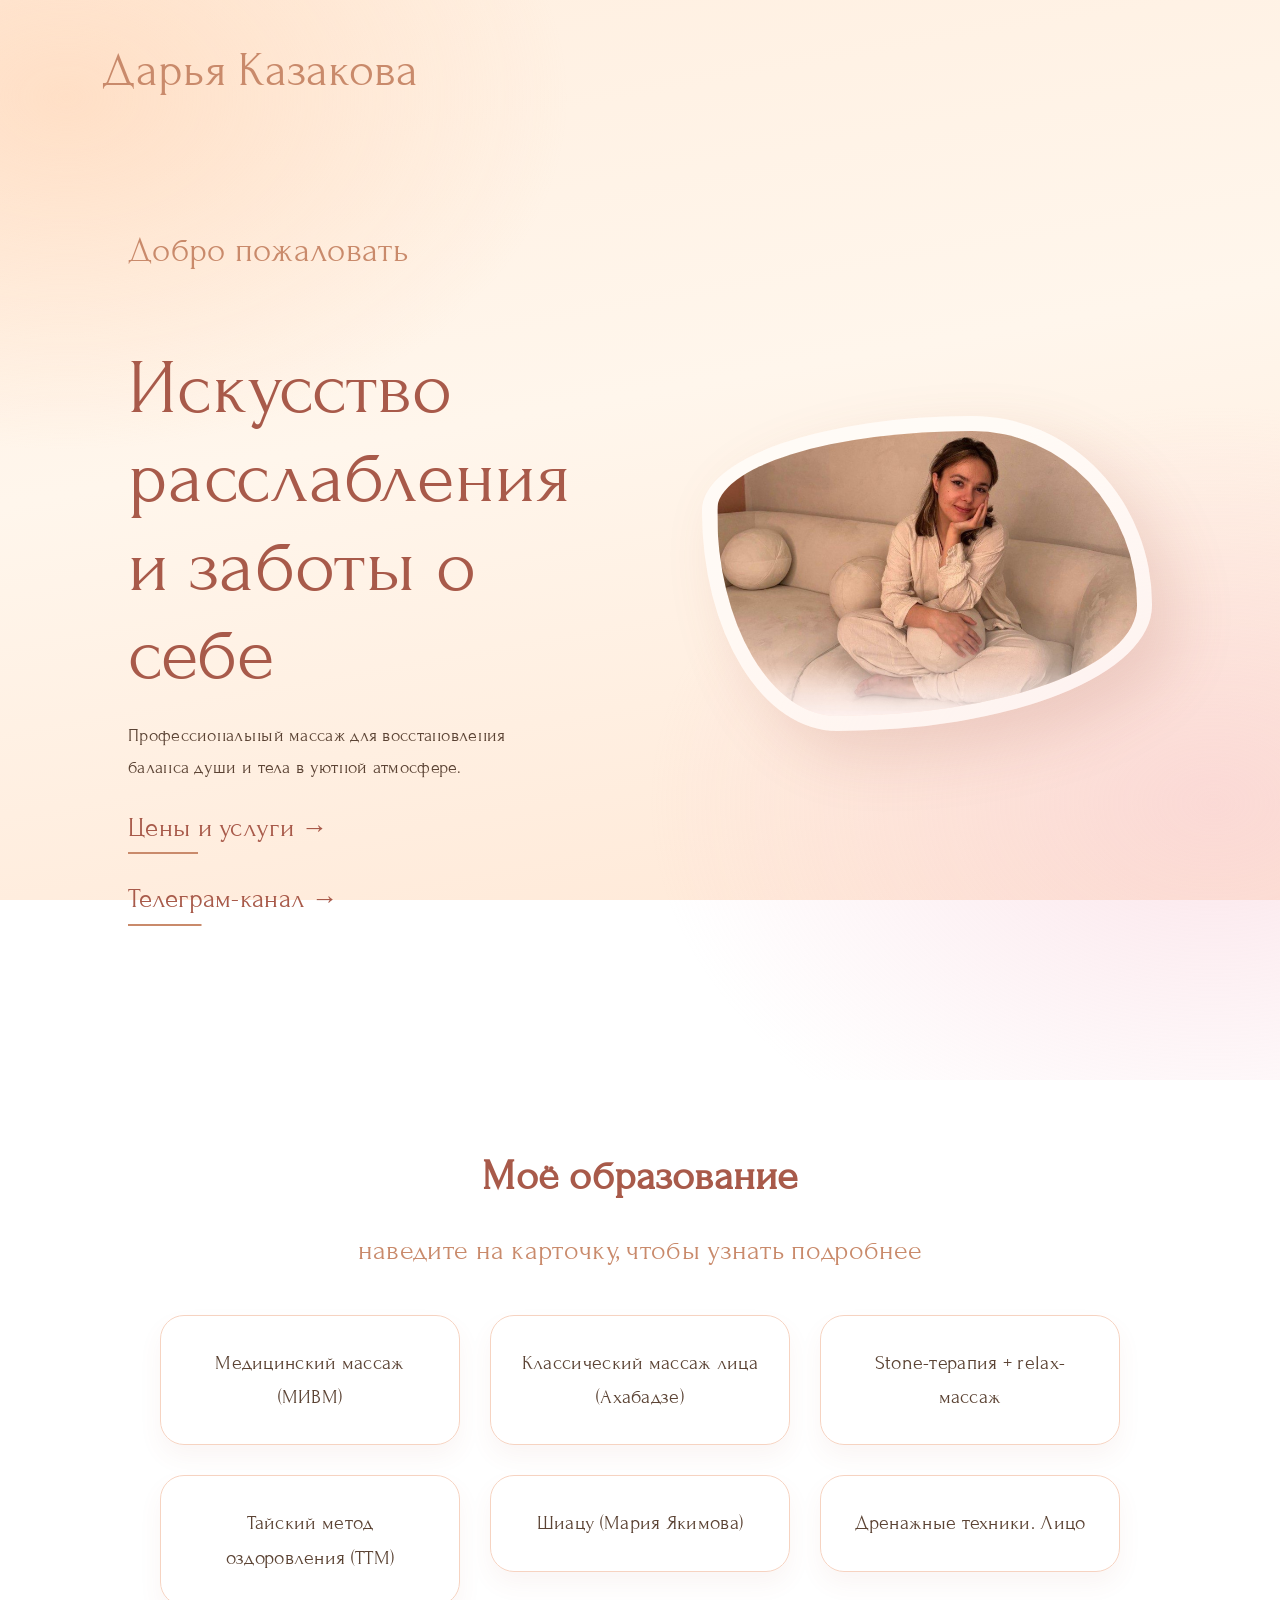
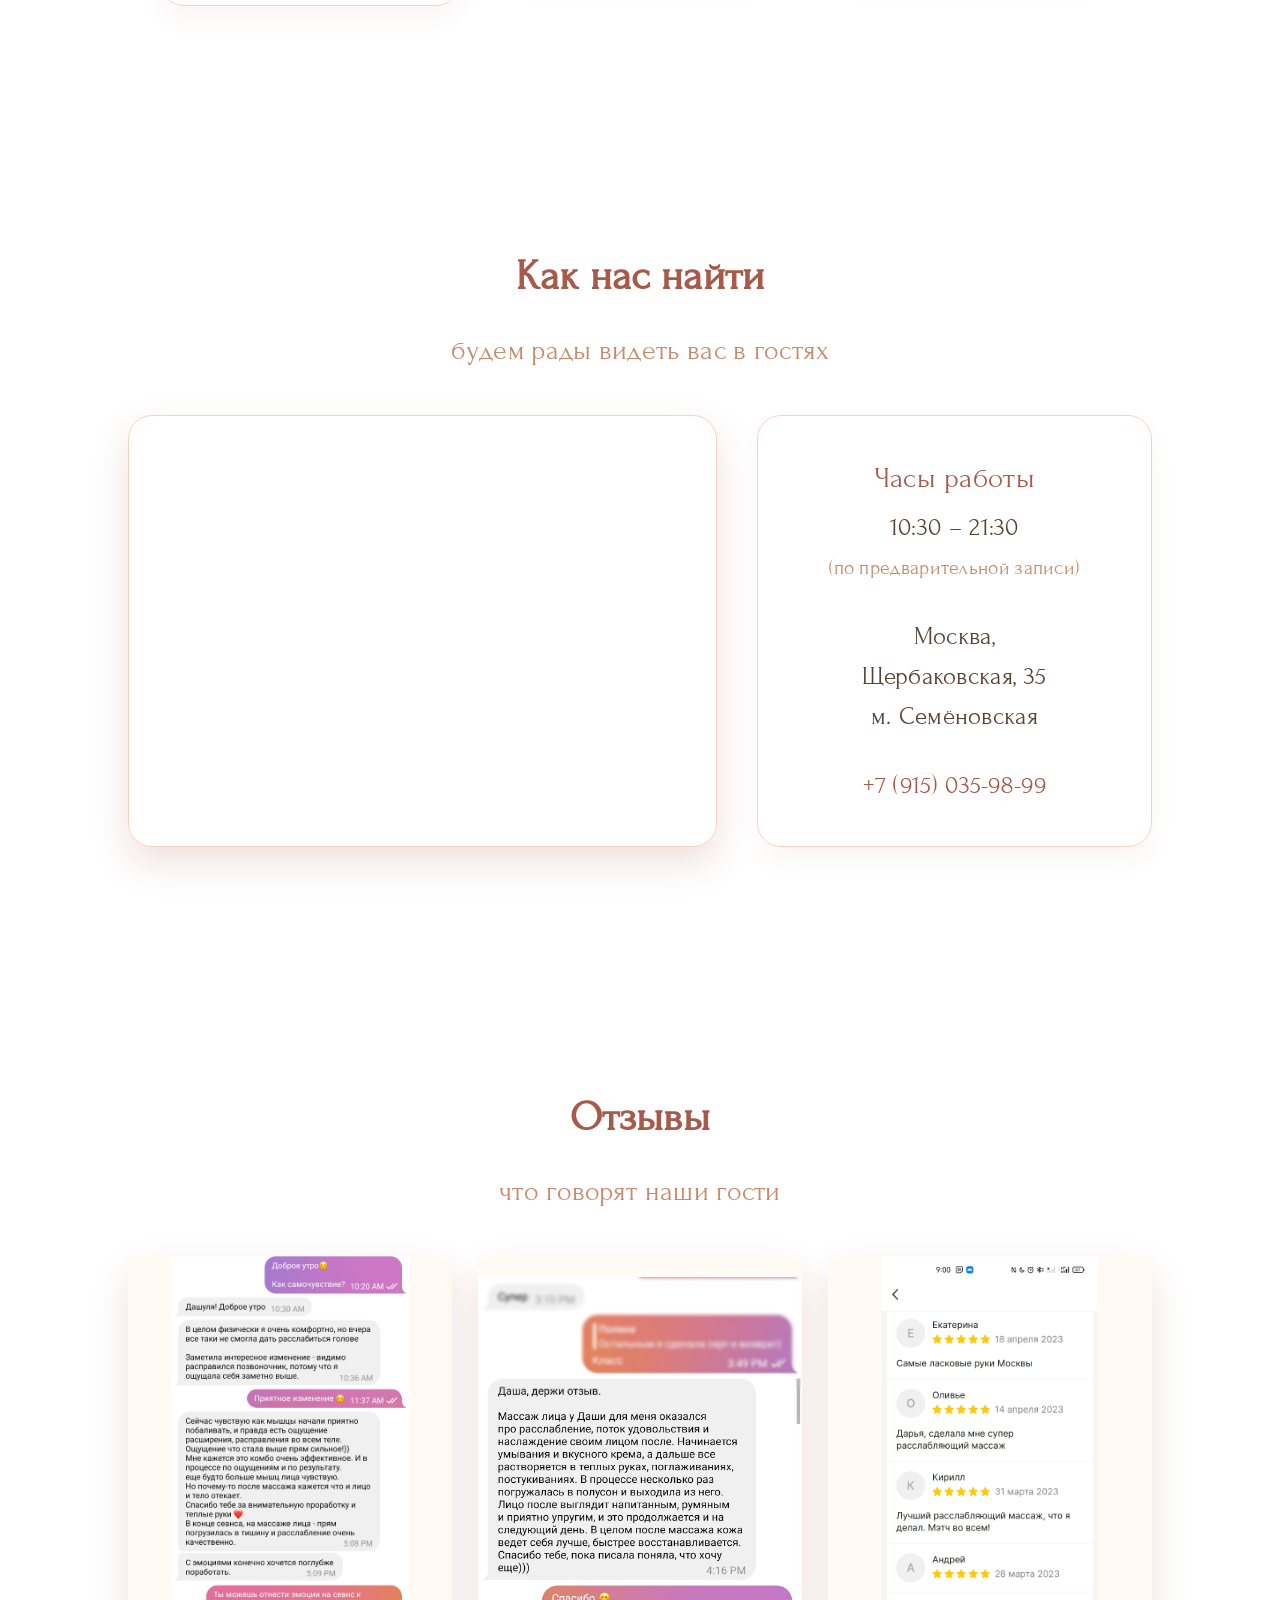
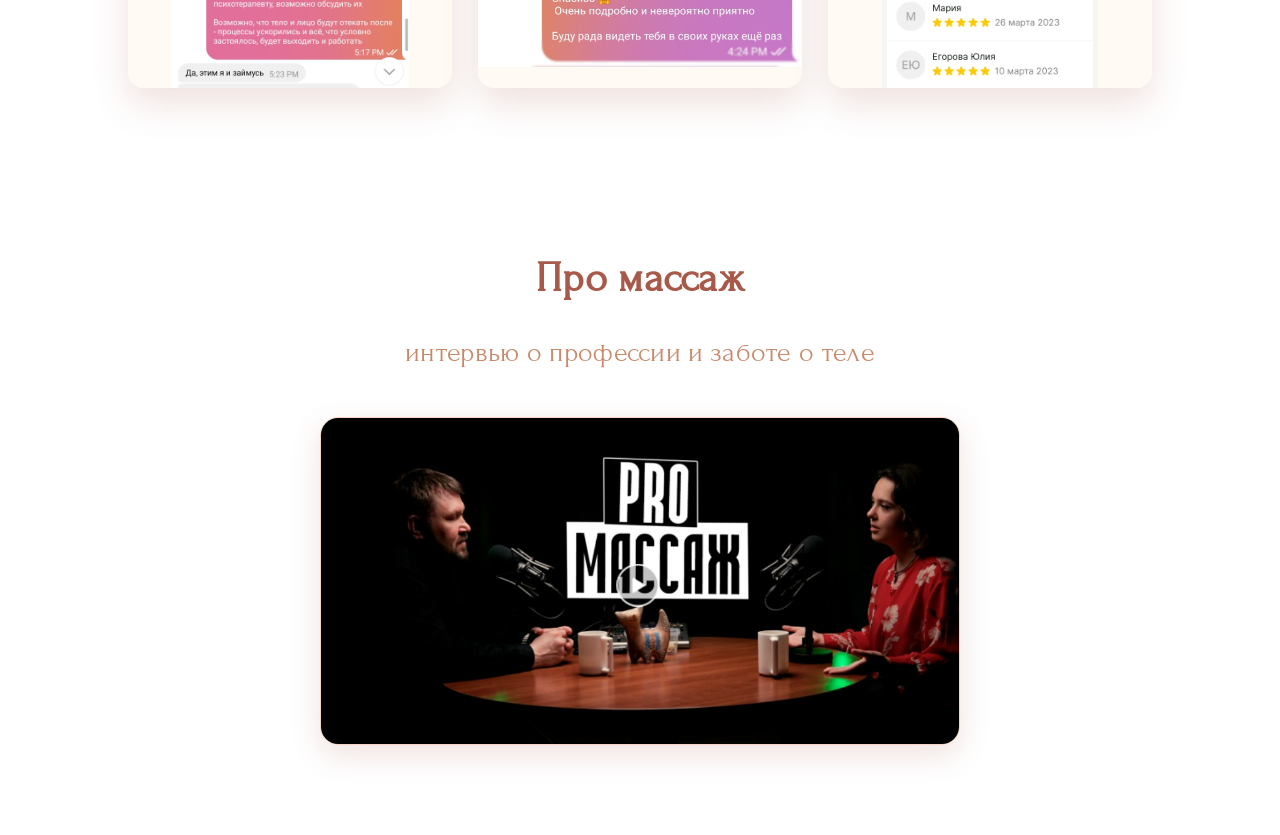
==== commit 9f1130e8: "Use flower.png and vk_podcast.png images - Swap the inline SVG flowers for the flower.png raster in " ====
--- a/index.html
+++ b/index.html
@@ -12,37 +12,24 @@
 <body>
     <!-- Decorative flower layer (purely visual, sits behind content) -->
     <div class="flowers" aria-hidden="true">
-        <svg xmlns="http://www.w3.org/2000/svg" style="display:none">
-            <symbol id="flower" viewBox="0 0 80 80">
-                <g fill="none" stroke="currentColor" stroke-width="5" stroke-linecap="round" stroke-linejoin="round">
-                    <path d="M40,40 C24,30 23,7 40,8 C57,7 56,30 40,40 Z"/>
-                    <path d="M40,40 C24,30 23,7 40,8 C57,7 56,30 40,40 Z" transform="rotate(72 40 40)"/>
-                    <path d="M40,40 C24,30 23,7 40,8 C57,7 56,30 40,40 Z" transform="rotate(144 40 40)"/>
-                    <path d="M40,40 C24,30 23,7 40,8 C57,7 56,30 40,40 Z" transform="rotate(216 40 40)"/>
-                    <path d="M40,40 C24,30 23,7 40,8 C57,7 56,30 40,40 Z" transform="rotate(288 40 40)"/>
-                    <circle cx="40" cy="40" r="4"/>
-                </g>
-            </symbol>
-        </svg>
-
-        <svg class="flower f1"><use href="#flower"/></svg>
-        <svg class="flower f2"><use href="#flower"/></svg>
-        <svg class="flower f3"><use href="#flower"/></svg>
-        <svg class="flower f4"><use href="#flower"/></svg>
-        <svg class="flower f5"><use href="#flower"/></svg>
-        <svg class="flower f6"><use href="#flower"/></svg>
-        <svg class="flower f7"><use href="#flower"/></svg>
-        <svg class="flower f8"><use href="#flower"/></svg>
-        <svg class="flower f9"><use href="#flower"/></svg>
-        <svg class="flower f10"><use href="#flower"/></svg>
-        <svg class="flower f11"><use href="#flower"/></svg>
-        <svg class="flower f12"><use href="#flower"/></svg>
-        <svg class="flower f13"><use href="#flower"/></svg>
-        <svg class="flower f14"><use href="#flower"/></svg>
-        <svg class="flower f15"><use href="#flower"/></svg>
-        <svg class="flower f16"><use href="#flower"/></svg>
-        <svg class="flower f17"><use href="#flower"/></svg>
-        <svg class="flower f18"><use href="#flower"/></svg>
+        <img class="flower f1"  src="img/flower.png" alt="">
+        <img class="flower f2"  src="img/flower.png" alt="">
+        <img class="flower f3"  src="img/flower.png" alt="">
+        <img class="flower f4"  src="img/flower.png" alt="">
+        <img class="flower f5"  src="img/flower.png" alt="">
+        <img class="flower f6"  src="img/flower.png" alt="">
+        <img class="flower f7"  src="img/flower.png" alt="">
+        <img class="flower f8"  src="img/flower.png" alt="">
+        <img class="flower f9"  src="img/flower.png" alt="">
+        <img class="flower f10" src="img/flower.png" alt="">
+        <img class="flower f11" src="img/flower.png" alt="">
+        <img class="flower f12" src="img/flower.png" alt="">
+        <img class="flower f13" src="img/flower.png" alt="">
+        <img class="flower f14" src="img/flower.png" alt="">
+        <img class="flower f15" src="img/flower.png" alt="">
+        <img class="flower f16" src="img/flower.png" alt="">
+        <img class="flower f17" src="img/flower.png" alt="">
+        <img class="flower f18" src="img/flower.png" alt="">
     </div>
 
     <header>
@@ -149,8 +136,7 @@
         <a class="promassage-card" href="https://m.vk.com/wall-227406116_25"
            target="_blank" rel="noopener"
            aria-label="Смотреть видео «Про массаж» во ВКонтакте">
-            <img src="img/promassage.jpg" alt="Про массаж — видео">
-            <span class="promassage-play" aria-hidden="true"></span>
+            <img src="img/vk_podcast.png" alt="Про массаж — видео">
         </a>
     </section>
 
--- a/style.css
+++ b/style.css
@@ -379,9 +379,7 @@
     width: 56px;
     height: 56px;
     opacity: 0;
-    color: #f4a7c4;
-    fill: none;
-    stroke: currentColor;
+    object-fit: contain;
     filter: drop-shadow(0 4px 6px rgba(200, 90, 150, 0.12));
     animation-timing-function: ease-in-out;
     animation-iteration-count: infinite;
@@ -778,40 +776,10 @@
     height: auto;
 }
 
-.promassage-play {
-    position: absolute;
-    top: 50%;
-    left: 50%;
-    width: 78px;
-    height: 78px;
-    transform: translate(-50%, -50%);
-    border-radius: 50%;
-    background: rgba(255, 255, 255, 0.9);
-    box-shadow: 0 6px 20px rgba(0, 0, 0, 0.35);
-    transition: transform 0.3s ease, background 0.3s ease;
-}
-
-.promassage-play::before {
-    content: "";
-    position: absolute;
-    top: 50%;
-    left: 54%;
-    transform: translate(-50%, -50%);
-    border-style: solid;
-    border-width: 15px 0 15px 26px;
-    border-color: transparent transparent transparent var(--accent-deep);
-}
-
 .promassage-card:hover,
 .promassage-card:focus-visible {
     transform: translateY(-4px);
     box-shadow: 0 16px 40px rgba(168, 90, 74, 0.26);
-}
-
-.promassage-card:hover .promassage-play,
-.promassage-card:focus-visible .promassage-play {
-    transform: translate(-50%, -50%) scale(1.08);
-    background: #fff;
 }
 
 /* --- Reduced motion: keep it calm and static --- */
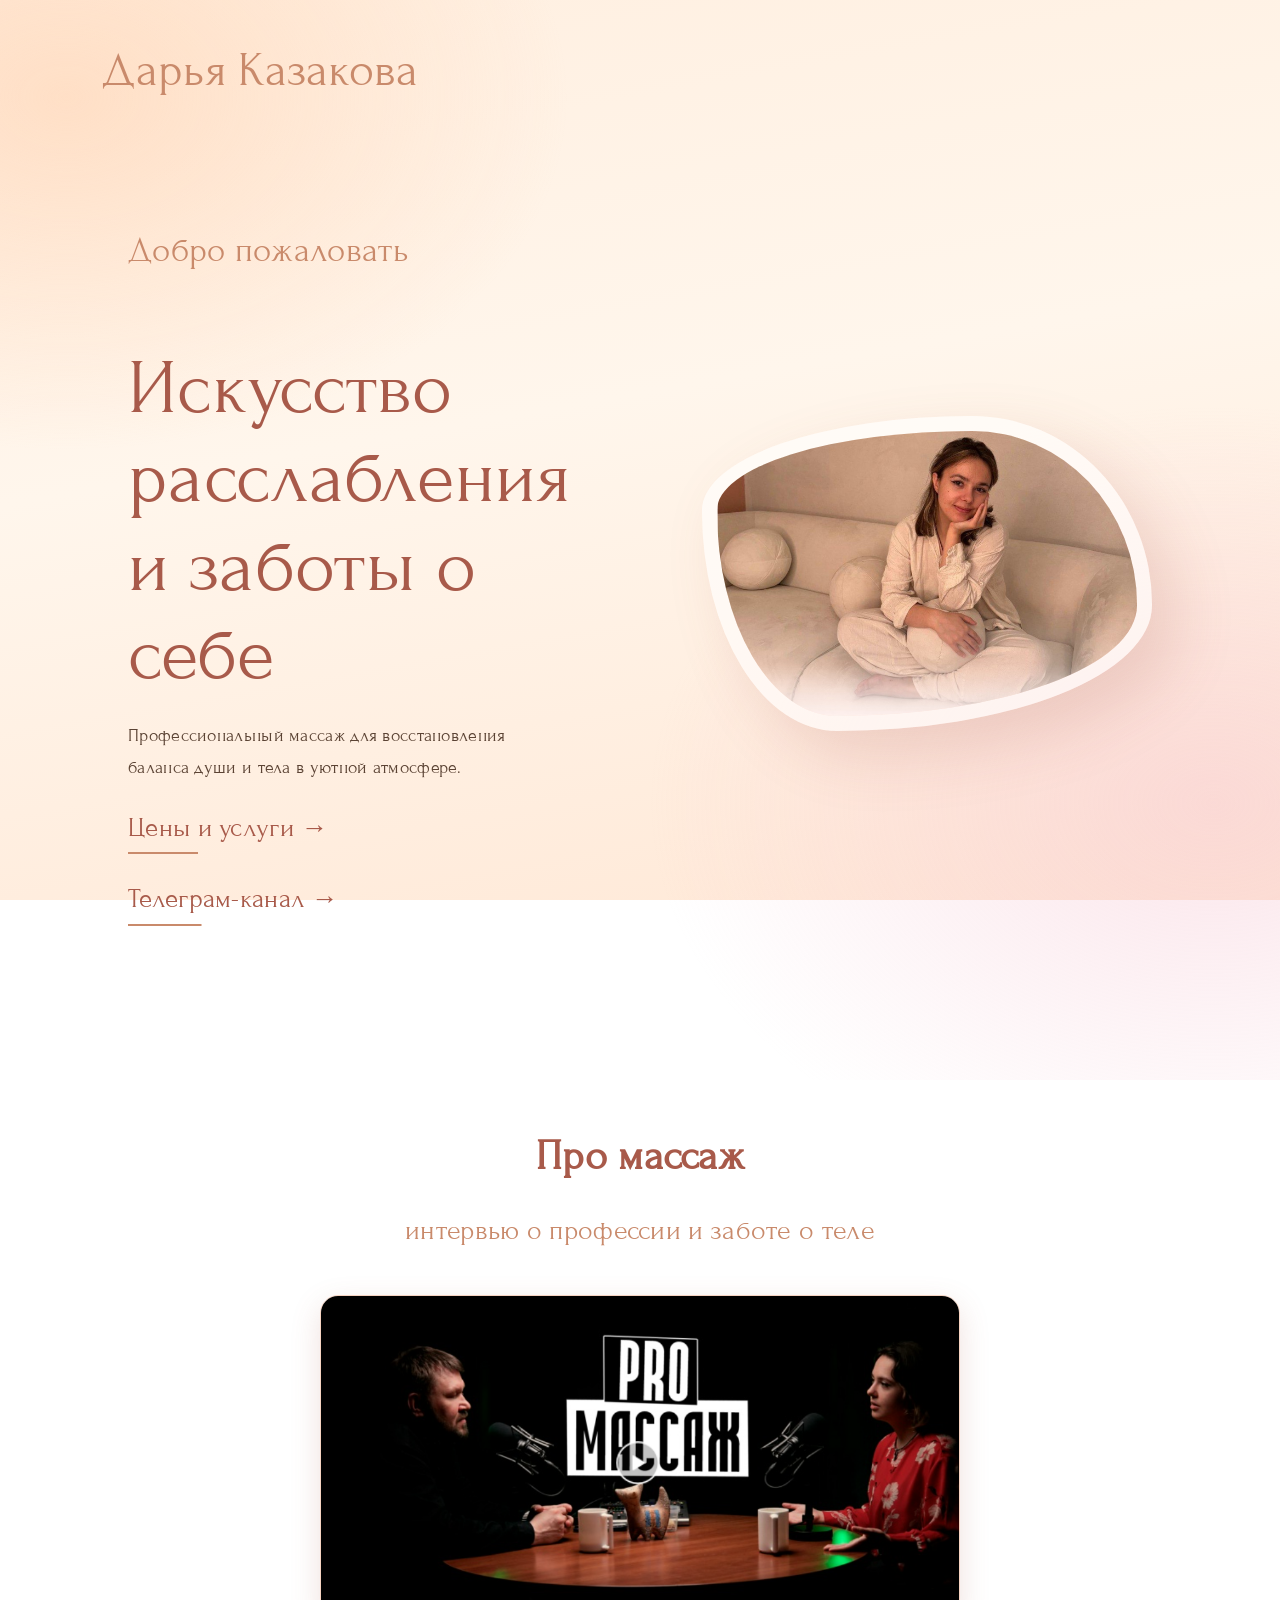
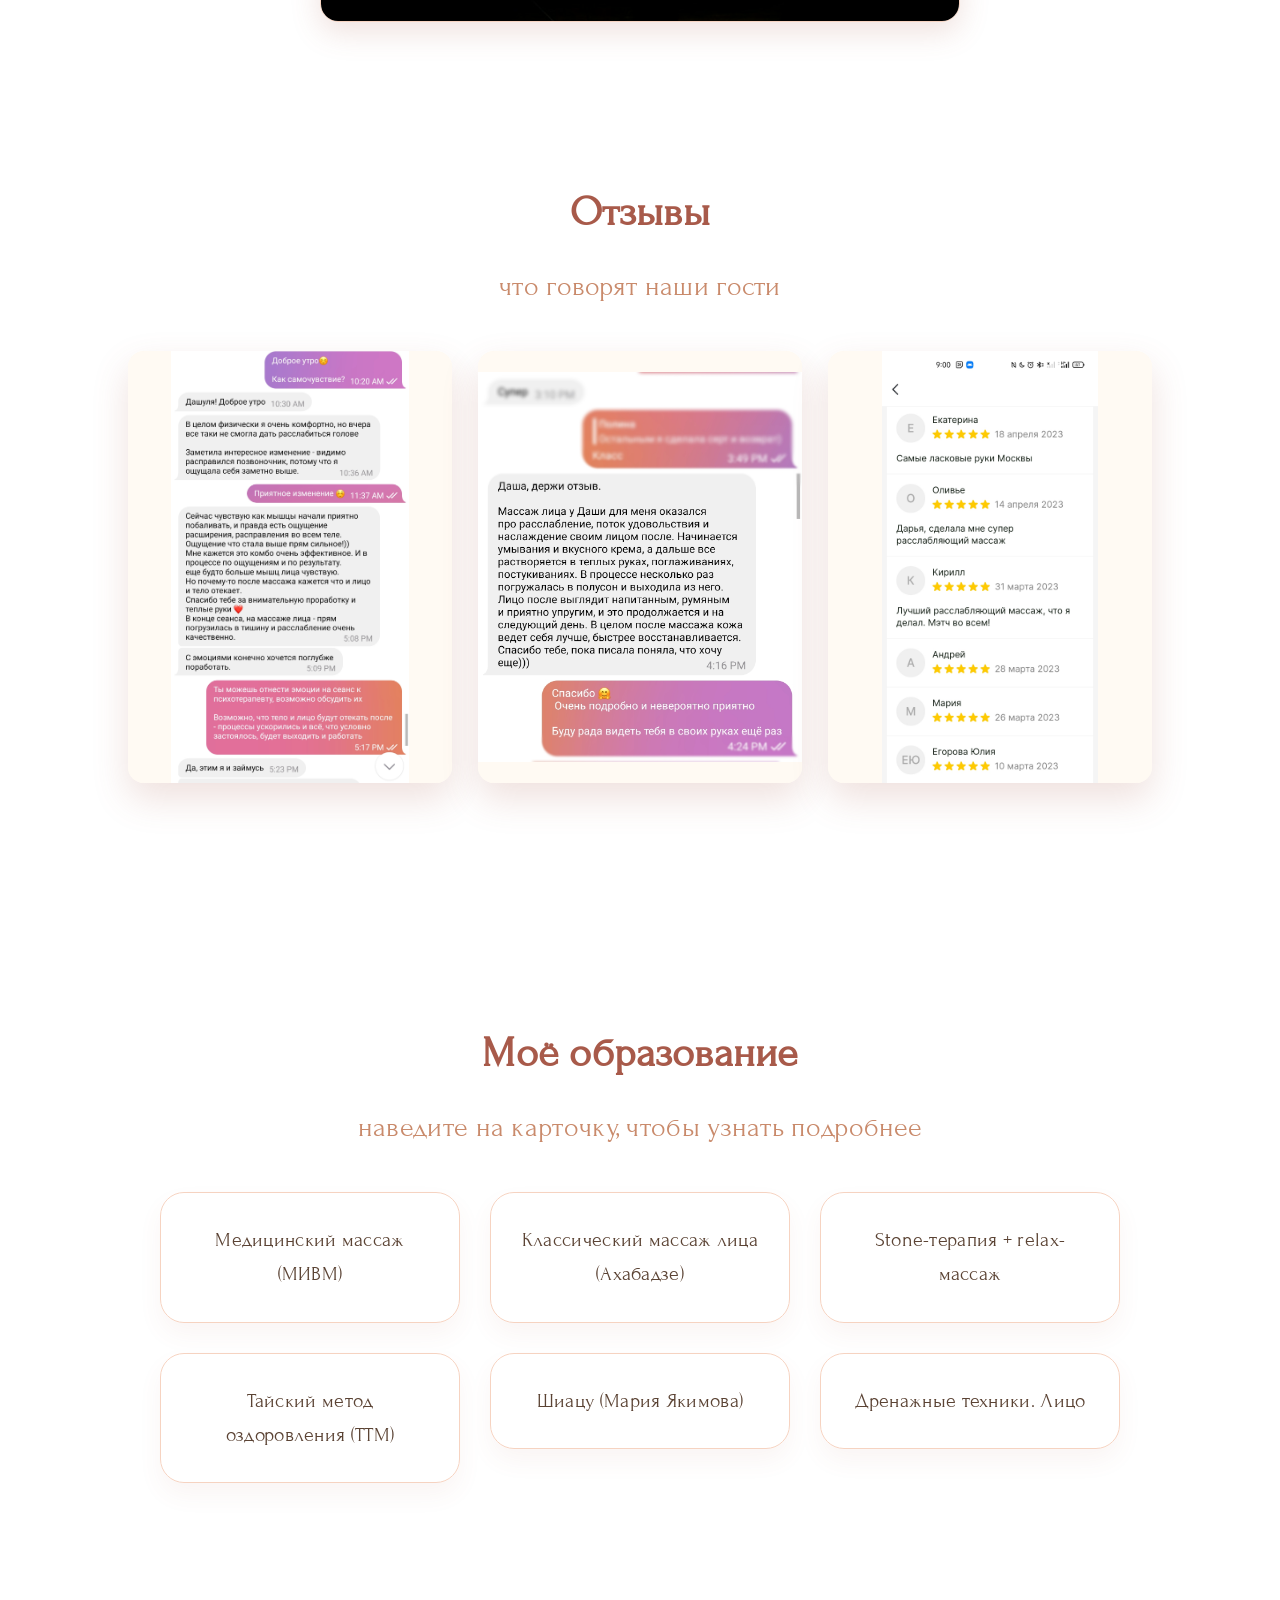
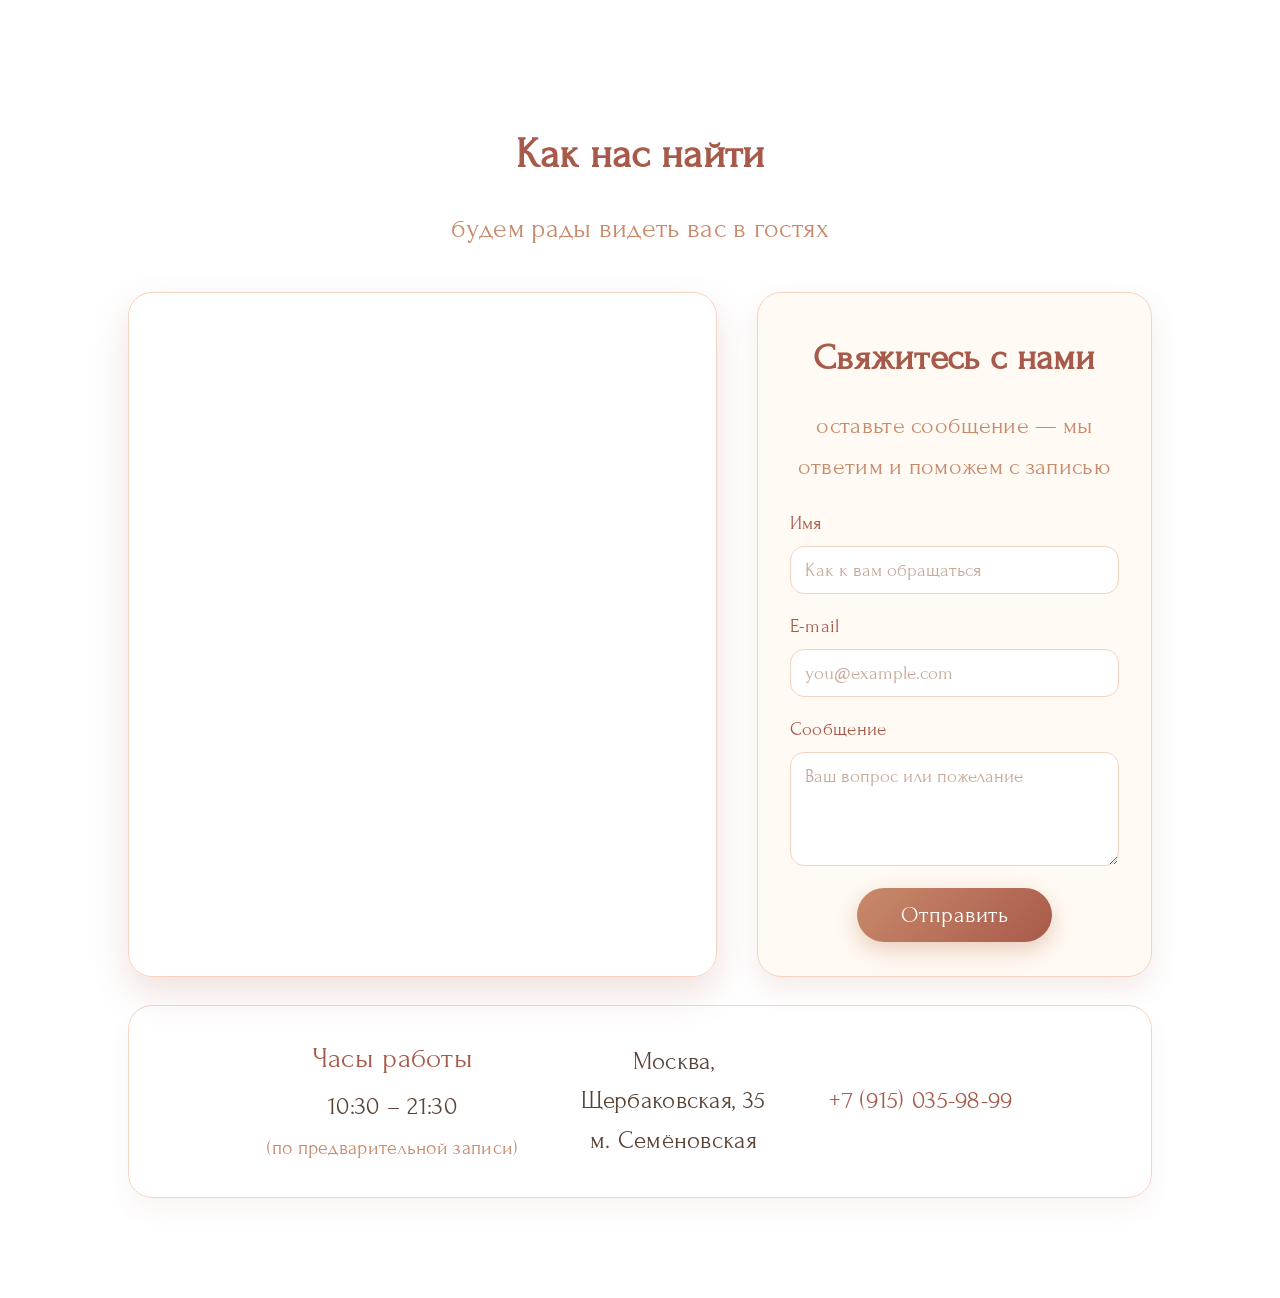
==== commit 8c9e641e: "Reorder index sections and add FormSubmit contact form Order the four landing sections as: Про масса" ====
--- a/index.html
+++ b/index.html
@@ -12,24 +12,37 @@
 <body>
     <!-- Decorative flower layer (purely visual, sits behind content) -->
     <div class="flowers" aria-hidden="true">
-        <img class="flower f1"  src="img/flower.png" alt="">
-        <img class="flower f2"  src="img/flower.png" alt="">
-        <img class="flower f3"  src="img/flower.png" alt="">
-        <img class="flower f4"  src="img/flower.png" alt="">
-        <img class="flower f5"  src="img/flower.png" alt="">
-        <img class="flower f6"  src="img/flower.png" alt="">
-        <img class="flower f7"  src="img/flower.png" alt="">
-        <img class="flower f8"  src="img/flower.png" alt="">
-        <img class="flower f9"  src="img/flower.png" alt="">
-        <img class="flower f10" src="img/flower.png" alt="">
-        <img class="flower f11" src="img/flower.png" alt="">
-        <img class="flower f12" src="img/flower.png" alt="">
-        <img class="flower f13" src="img/flower.png" alt="">
-        <img class="flower f14" src="img/flower.png" alt="">
-        <img class="flower f15" src="img/flower.png" alt="">
-        <img class="flower f16" src="img/flower.png" alt="">
-        <img class="flower f17" src="img/flower.png" alt="">
-        <img class="flower f18" src="img/flower.png" alt="">
+        <svg xmlns="http://www.w3.org/2000/svg" style="display:none">
+            <symbol id="flower" viewBox="0 0 80 80">
+                <g fill="none" stroke="currentColor" stroke-width="4.5" stroke-linecap="round" stroke-linejoin="round">
+                    <path d="M40,42 C21,33 17,10 30,7 C42,4 44,24 40,42 Z"/>
+                    <path d="M40,42 C21,33 17,10 30,7 C42,4 44,24 40,42 Z" transform="rotate(72 40 40)"/>
+                    <path d="M40,42 C21,33 17,10 30,7 C42,4 44,24 40,42 Z" transform="rotate(144 40 40)"/>
+                    <path d="M40,42 C21,33 17,10 30,7 C42,4 44,24 40,42 Z" transform="rotate(216 40 40)"/>
+                    <path d="M40,42 C21,33 17,10 30,7 C42,4 44,24 40,42 Z" transform="rotate(288 40 40)"/>
+                    <circle cx="40" cy="40" r="3.5"/>
+                </g>
+            </symbol>
+        </svg>
+
+        <svg class="flower f1"><use href="#flower"/></svg>
+        <svg class="flower f2"><use href="#flower"/></svg>
+        <svg class="flower f3"><use href="#flower"/></svg>
+        <svg class="flower f4"><use href="#flower"/></svg>
+        <svg class="flower f5"><use href="#flower"/></svg>
+        <svg class="flower f6"><use href="#flower"/></svg>
+        <svg class="flower f7"><use href="#flower"/></svg>
+        <svg class="flower f8"><use href="#flower"/></svg>
+        <svg class="flower f9"><use href="#flower"/></svg>
+        <svg class="flower f10"><use href="#flower"/></svg>
+        <svg class="flower f11"><use href="#flower"/></svg>
+        <svg class="flower f12"><use href="#flower"/></svg>
+        <svg class="flower f13"><use href="#flower"/></svg>
+        <svg class="flower f14"><use href="#flower"/></svg>
+        <svg class="flower f15"><use href="#flower"/></svg>
+        <svg class="flower f16"><use href="#flower"/></svg>
+        <svg class="flower f17"><use href="#flower"/></svg>
+        <svg class="flower f18"><use href="#flower"/></svg>
     </div>
 
     <header>
@@ -52,6 +65,30 @@
         </div>
         <div class="hero-image">
             <img src="img/dasha.jpg" alt="Дарья Казакова">
+        </div>
+    </section>
+
+    <section class="promassage">
+        <h2 class="serif">Про массаж</h2>
+        <p class="hint cursive">интервью о профессии и заботе о теле</p>
+        <a class="promassage-card" href="https://m.vk.com/wall-227406116_25"
+           target="_blank" rel="noopener"
+           aria-label="Смотреть видео «Про массаж» во ВКонтакте">
+            <img src="img/vk_podcast.png" alt="Про массаж — видео">
+        </a>
+    </section>
+
+    <section class="reviews">
+        <h2 class="serif">Отзывы</h2>
+        <p class="hint cursive">что говорят наши гости</p>
+
+        <!-- Three reviews shown at once; script.js cross-fades one slot
+             to the next review every few seconds. data-total tells the
+             script how many img/reviewN.jpg files exist. -->
+        <div class="reviews-row" data-total="12">
+            <div class="review-slot"><img src="img/review1.jpg" alt="Отзыв"></div>
+            <div class="review-slot"><img src="img/review2.jpg" alt="Отзыв"></div>
+            <div class="review-slot"><img src="img/review3.jpg" alt="Отзыв"></div>
         </div>
     </section>
 
@@ -98,46 +135,53 @@
                     loading="lazy"
                     allowfullscreen></iframe>
             </div>
-            <div class="location-info">
-                <p class="location-hours">
-                    <span class="location-label">Часы работы</span>
-                    10:30&nbsp;&ndash;&nbsp;21:30<br>
-                    <span class="location-note">(по предварительной записи)</span>
-                </p>
-                <p class="location-address">
-                    Москва,<br>
-                    Щербаковская, 35<br>
-                    м.&nbsp;Семёновская
-                </p>
-                <p class="location-phone">
-                    <a href="tel:+79150359899">+7&nbsp;(915)&nbsp;035-98-99</a>
-                </p>
-            </div>
+
+            <!-- Contact form (FormSubmit forwards submissions to dkazakova334@gmail.com).
+                 Note: on the first real submission FormSubmit e-mails that address a
+                 one-time link that must be clicked to activate forwarding. -->
+            <form class="contact-form" action="https://formsubmit.co/dkazakova334@gmail.com" method="POST">
+                <h3 class="serif contact-title">Свяжитесь с нами</h3>
+                <p class="contact-intro cursive">оставьте сообщение — мы ответим и поможем с записью</p>
+
+                <!-- FormSubmit configuration -->
+                <input type="hidden" name="_subject" value="Новое сообщение с сайта riarbert-massage.com">
+                <input type="hidden" name="_captcha" value="false">
+                <input type="hidden" name="_template" value="table">
+                <input type="hidden" name="_next" value="https://riarbert-massage.com/index.html">
+                <!-- Honeypot: hidden from users, catches spam bots -->
+                <input type="text" name="_honey" class="contact-honey" tabindex="-1" autocomplete="off" aria-hidden="true">
+
+                <label class="contact-field">
+                    <span class="contact-label">Имя</span>
+                    <input type="text" name="Имя" required autocomplete="name" placeholder="Как к вам обращаться">
+                </label>
+                <label class="contact-field">
+                    <span class="contact-label">E-mail</span>
+                    <input type="email" name="E-mail" required autocomplete="email" placeholder="you@example.com">
+                </label>
+                <label class="contact-field">
+                    <span class="contact-label">Сообщение</span>
+                    <textarea name="Сообщение" rows="4" required placeholder="Ваш вопрос или пожелание"></textarea>
+                </label>
+                <button type="submit" class="contact-submit">Отправить</button>
+            </form>
         </div>
-    </section>
 
-    <section class="reviews">
-        <h2 class="serif">Отзывы</h2>
-        <p class="hint cursive">что говорят наши гости</p>
-
-        <!-- Three reviews shown at once; script.js cross-fades one slot
-             to the next review every few seconds. data-total tells the
-             script how many img/reviewN.jpg files exist. -->
-        <div class="reviews-row" data-total="12">
-            <div class="review-slot"><img src="img/review1.jpg" alt="Отзыв"></div>
-            <div class="review-slot"><img src="img/review2.jpg" alt="Отзыв"></div>
-            <div class="review-slot"><img src="img/review3.jpg" alt="Отзыв"></div>
+        <div class="location-info">
+            <p class="location-hours">
+                <span class="location-label">Часы работы</span>
+                10:30&nbsp;&ndash;&nbsp;21:30<br>
+                <span class="location-note">(по предварительной записи)</span>
+            </p>
+            <p class="location-address">
+                Москва,<br>
+                Щербаковская, 35<br>
+                м.&nbsp;Семёновская
+            </p>
+            <p class="location-phone">
+                <a href="tel:+79150359899">+7&nbsp;(915)&nbsp;035-98-99</a>
+            </p>
         </div>
-    </section>
-
-    <section class="promassage">
-        <h2 class="serif">Про массаж</h2>
-        <p class="hint cursive">интервью о профессии и заботе о теле</p>
-        <a class="promassage-card" href="https://m.vk.com/wall-227406116_25"
-           target="_blank" rel="noopener"
-           aria-label="Смотреть видео «Про массаж» во ВКонтакте">
-            <img src="img/vk_podcast.png" alt="Про массаж — видео">
-        </a>
     </section>
 
     <script src="script.js"></script>
--- a/style.css
+++ b/style.css
@@ -379,7 +379,9 @@
     width: 56px;
     height: 56px;
     opacity: 0;
-    object-fit: contain;
+    color: #f4a7c4;
+    fill: none;
+    stroke: currentColor;
     filter: drop-shadow(0 4px 6px rgba(200, 90, 150, 0.12));
     animation-timing-function: ease-in-out;
     animation-iteration-count: infinite;
@@ -710,13 +712,15 @@
     display: block;
 }
 
+/* Practical info sits as a horizontal strip below the map + form row */
 .location-info {
-    flex: 1 1 40%;
-    display: flex;
-    flex-direction: column;
+    display: flex;
+    flex-wrap: wrap;
     justify-content: center;
-    gap: 30px;
-    padding: 40px 35px;
+    align-items: center;
+    gap: 24px 64px;
+    margin-top: 28px;
+    padding: 30px 35px;
     text-align: center;
     background: rgba(255, 255, 255, 0.6);
     border: 1px solid var(--blush);
@@ -752,9 +756,110 @@
 
 .location-phone a:hover { border-color: var(--accent-deep); }
 
+/* --- Contact form (FormSubmit), sits next to the map --- */
+.contact-form {
+    flex: 1 1 40%;
+    display: flex;
+    flex-direction: column;
+    gap: 16px;
+    padding: 34px 32px;
+    background: var(--soft-white);
+    border: 1px solid var(--blush);
+    border-radius: 24px;
+    box-shadow: 0 12px 28px rgba(168, 90, 74, 0.12);
+}
+
+.contact-title {
+    margin: 0;
+    font-size: 2rem;
+    color: var(--accent-deep);
+    text-align: center;
+}
+
+.contact-intro {
+    margin: 0 0 4px;
+    font-size: 1.3rem;
+    color: var(--accent);
+    text-align: center;
+}
+
+.contact-field {
+    display: flex;
+    flex-direction: column;
+    gap: 6px;
+    text-align: left;
+}
+
+.contact-label {
+    font-size: 1.05rem;
+    letter-spacing: 0.3px;
+    color: var(--accent-deep);
+}
+
+.contact-field input,
+.contact-field textarea {
+    width: 100%;
+    box-sizing: border-box;
+    font-family: var(--body-font);
+    font-size: 1.05rem;
+    color: var(--warm-text);
+    padding: 12px 14px;
+    background: #fff;
+    border: 1px solid var(--blush);
+    border-radius: 14px;
+    resize: vertical;
+    transition: border-color 0.25s ease, box-shadow 0.25s ease;
+}
+
+.contact-field input::placeholder,
+.contact-field textarea::placeholder { color: #c9a99a; }
+
+.contact-field input:focus,
+.contact-field textarea:focus {
+    outline: none;
+    border-color: var(--accent);
+    box-shadow: 0 0 0 3px rgba(201, 138, 107, 0.18);
+}
+
+/* Honeypot: hidden from users, kept out of the tab order */
+.contact-honey {
+    position: absolute;
+    left: -9999px;
+    width: 1px;
+    height: 1px;
+    opacity: 0;
+    pointer-events: none;
+}
+
+.contact-submit {
+    align-self: center;
+    margin-top: 6px;
+    padding: 14px 44px;
+    background: linear-gradient(135deg, var(--accent) 0%, var(--accent-deep) 100%);
+    color: #fff;
+    font-family: var(--body-font);
+    font-size: 1.25rem;
+    letter-spacing: 0.5px;
+    border: none;
+    border-radius: 50px;
+    cursor: pointer;
+    box-shadow: 0 8px 22px rgba(201, 138, 107, 0.4);
+    transition: transform 0.3s ease, box-shadow 0.3s ease;
+}
+
+.contact-submit:hover {
+    transform: translateY(-3px) scale(1.03);
+    box-shadow: 0 14px 30px rgba(168, 90, 74, 0.45);
+}
+
+.contact-submit:focus-visible {
+    outline: 2px solid var(--accent);
+    outline-offset: 3px;
+}
+
 /* --- "Про массаж" video button (index.html) --- */
 .promassage {
-    padding: 20px 6% 90px;
+    padding: 80px 6% 20px;
     text-align: center;
 }
 
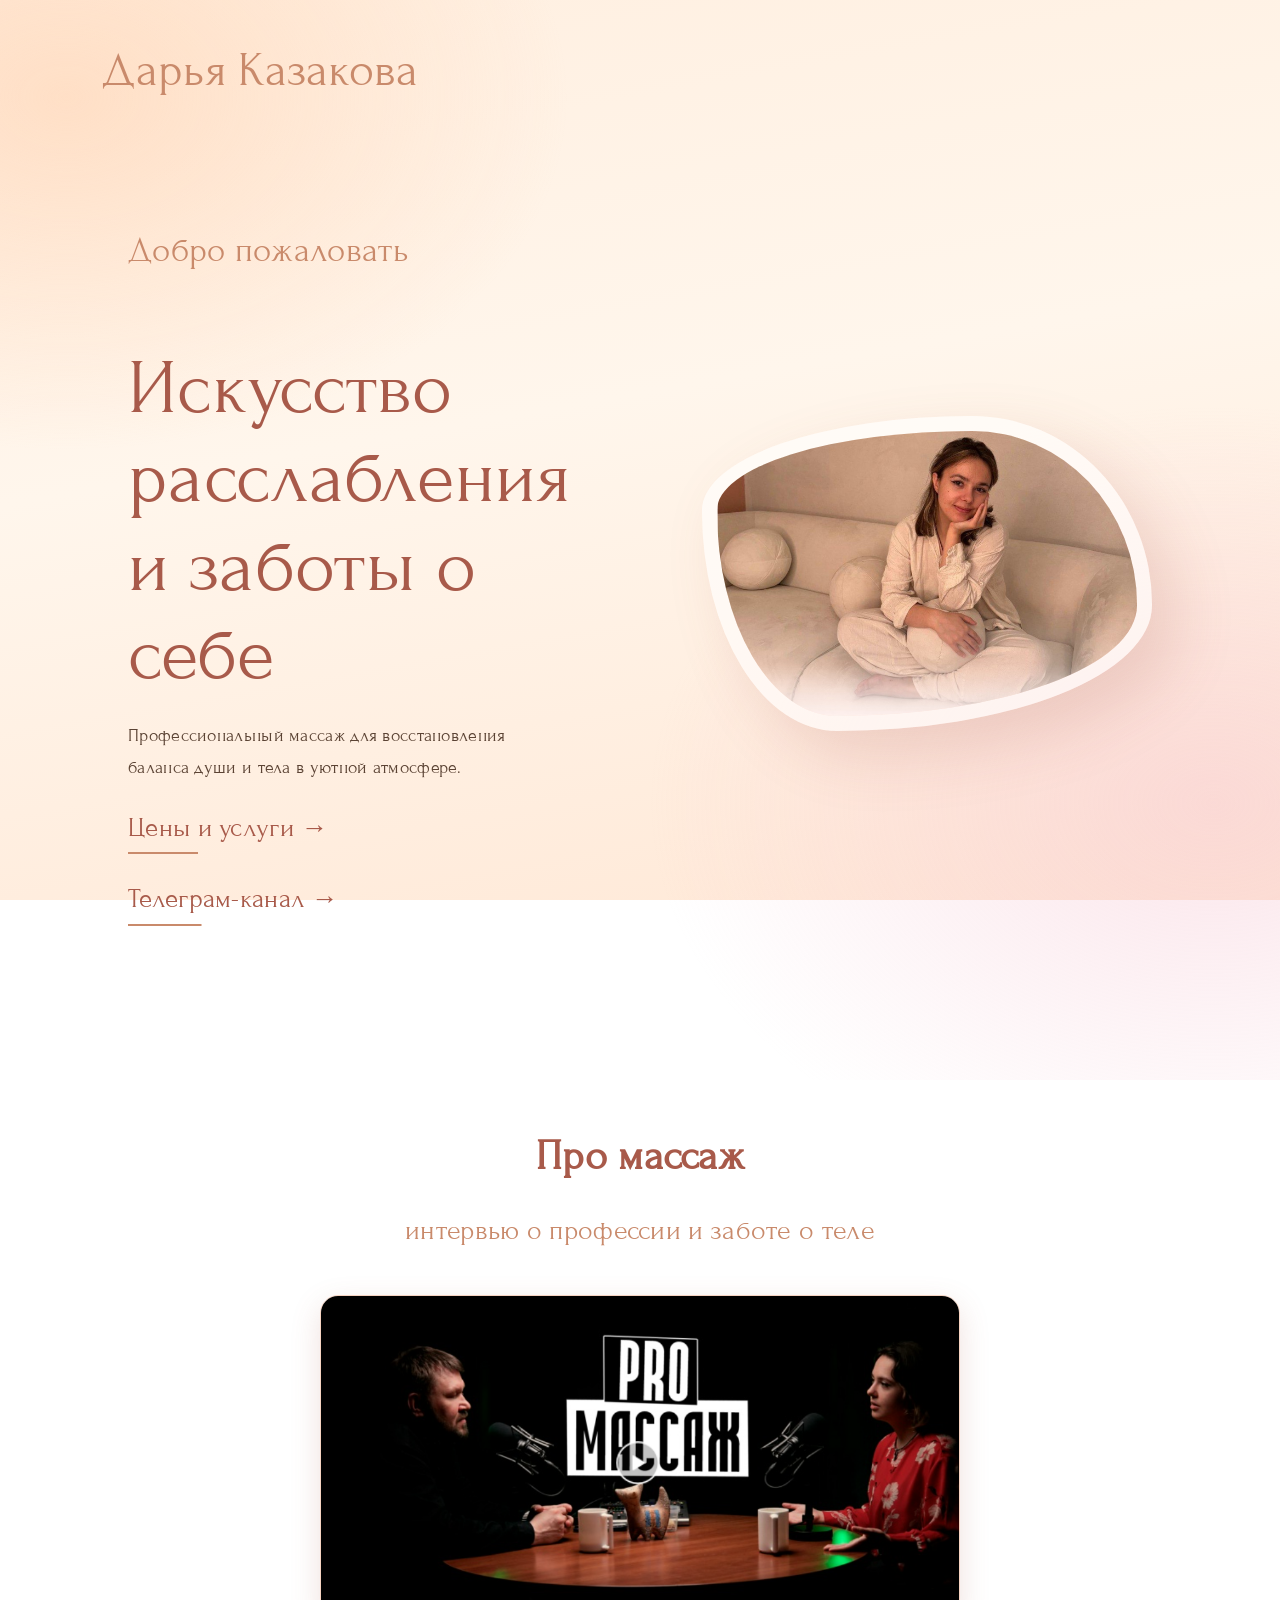
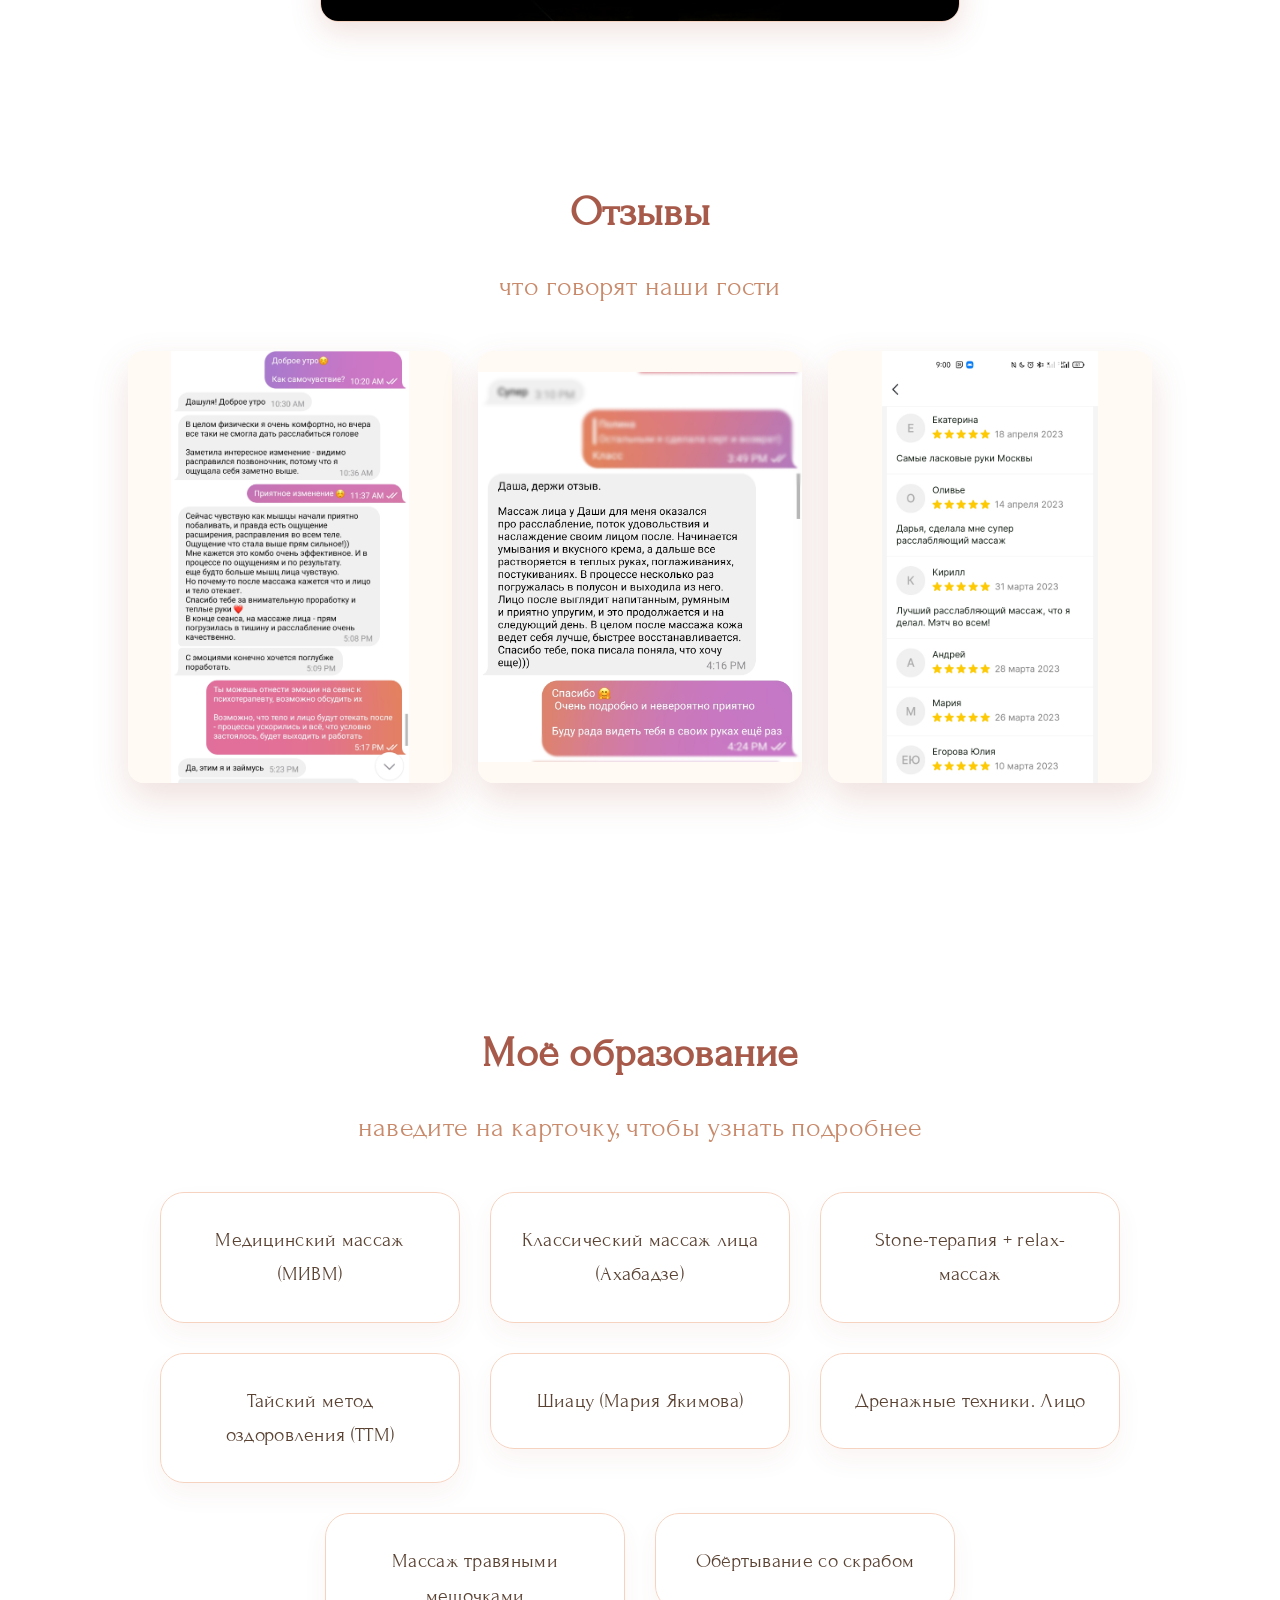
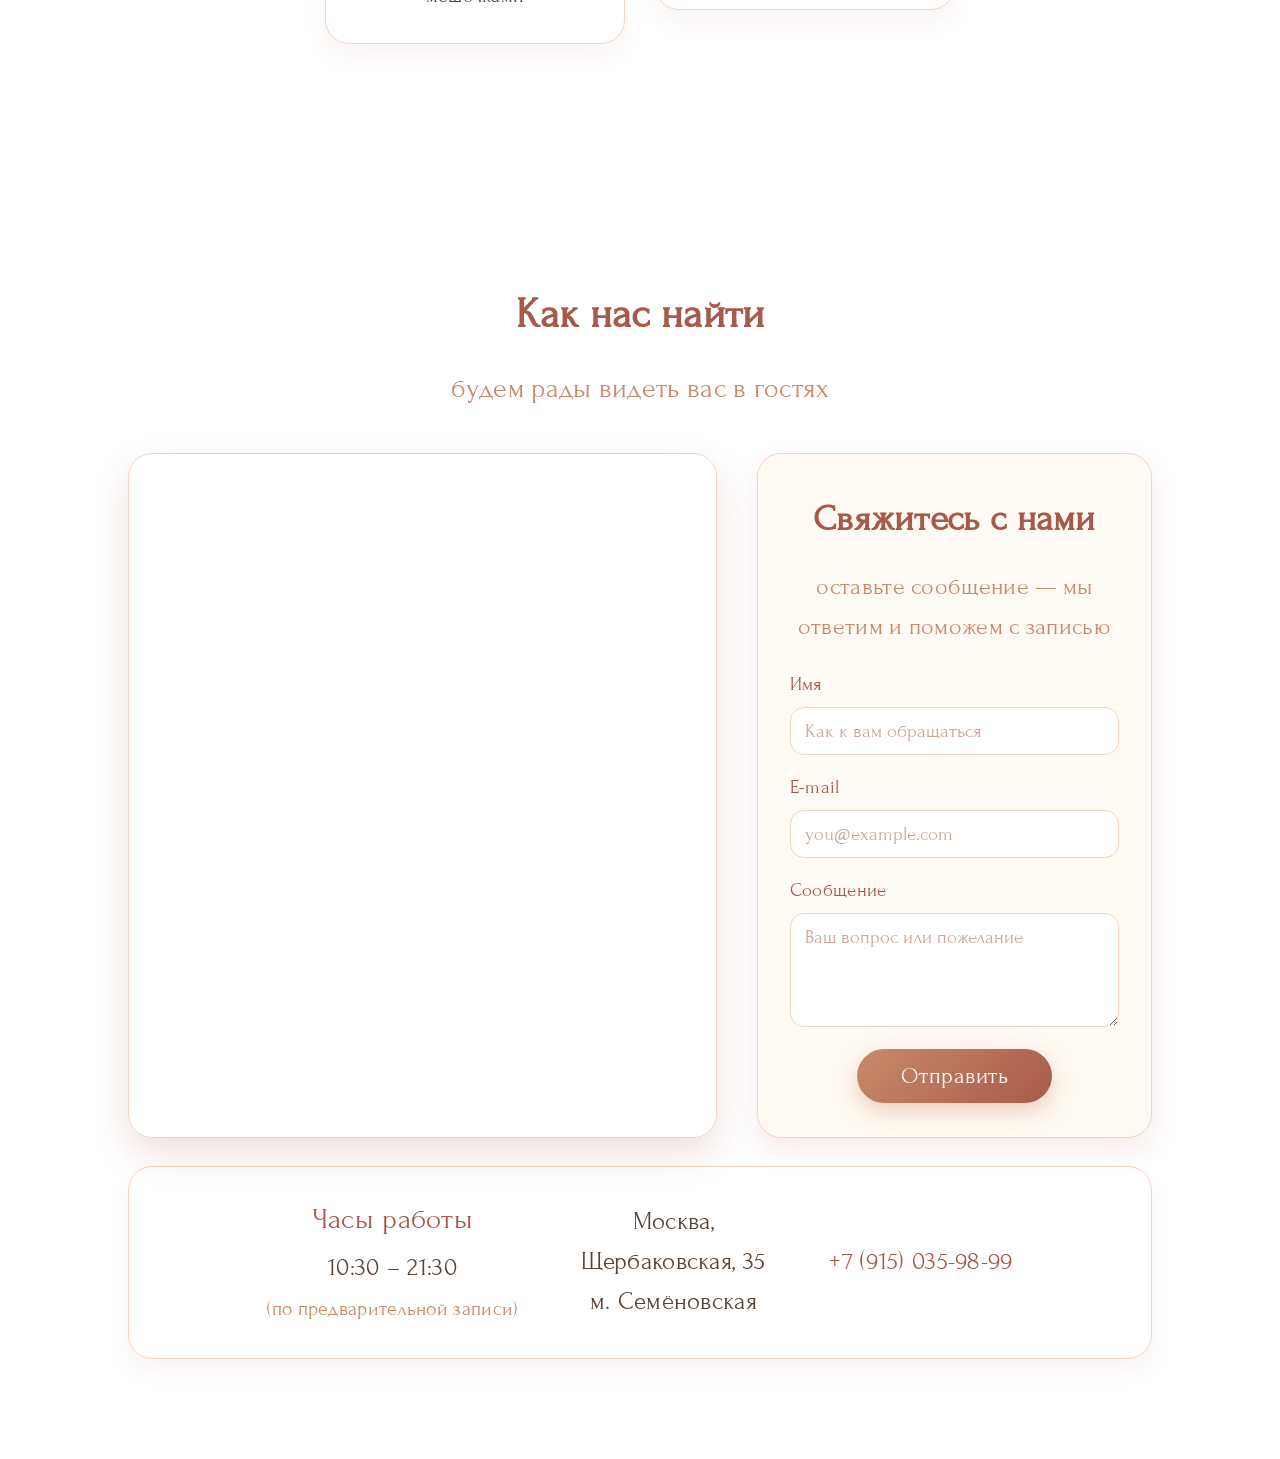
==== commit aa6f48d7: "Add herbal-pouch massage and scrub-wrap hover cards to index Co-Authored-By: Claude Fable 5 <noreply" ====
--- a/index.html
+++ b/index.html
@@ -120,6 +120,14 @@
                 <span class="edu-title">Дренажные техники. Лицо</span>
                 <p class="edu-desc">Лимфодренажный массаж выводит лишнюю жидкость, уменьшает отёки и возвращает коже свежесть и ровный тон.</p>
             </div>
+            <div class="edu-item" tabindex="0">
+                <span class="edu-title">Массаж травяными мешочками</span>
+                <p class="edu-desc">Тёплые мешочки с целебными травами прогревают тело и снимают напряжение: уходят боль и усталость, приходят глубокое расслабление и спокойный сон.</p>
+            </div>
+            <div class="edu-item" tabindex="0">
+                <span class="edu-title">Обёртывание со скрабом</span>
+                <p class="edu-desc">Скраб бережно обновляет кожу и улучшает микроциркуляцию, а тёплое обёртывание питает её и выводит лишнюю жидкость — кожа становится гладкой и подтянутой.</p>
+            </div>
         </div>
     </section>
 
@@ -163,7 +171,10 @@
                     <span class="contact-label">Сообщение</span>
                     <textarea name="Сообщение" rows="4" required placeholder="Ваш вопрос или пожелание"></textarea>
                 </label>
-                <button type="submit" class="contact-submit">Отправить</button>
+                <div class="contact-submit-wrap">
+                    <button type="submit" class="contact-submit">Отправить</button>
+                    <span class="contact-bubble" role="status" aria-live="polite"></span>
+                </div>
             </form>
         </div>
 
--- a/style.css
+++ b/style.css
@@ -857,6 +857,74 @@
     outline-offset: 3px;
 }
 
+/* Inline thank-you bubble that pops up beside the Send button */
+.contact-submit-wrap {
+    position: relative;
+    align-self: center;
+    display: inline-flex;
+}
+
+.contact-bubble {
+    --bubble-bg: var(--peach);
+    position: absolute;
+    left: calc(100% + 16px);
+    top: 50%;
+    transform: translateY(-50%) scale(0.85);
+    white-space: nowrap;
+    padding: 10px 16px;
+    background: var(--bubble-bg);
+    color: var(--accent-deep);
+    border: 1px solid var(--blush);
+    border-radius: 16px;
+    font-size: 1.05rem;
+    box-shadow: 0 8px 20px rgba(168, 90, 74, 0.18);
+    opacity: 0;
+    pointer-events: none;
+    transition: opacity 0.3s ease, transform 0.3s ease;
+}
+
+.contact-bubble::before {
+    content: "";
+    position: absolute;
+    left: -8px;
+    top: 50%;
+    transform: translateY(-50%);
+    border-width: 6px 8px 6px 0;
+    border-style: solid;
+    border-color: transparent var(--bubble-bg) transparent transparent;
+}
+
+.contact-bubble.show {
+    opacity: 1;
+    transform: translateY(-50%) scale(1);
+}
+
+.contact-bubble.error {
+    --bubble-bg: #f7ddd6;
+    color: #a5392a;
+    white-space: normal;
+    max-width: 220px;
+}
+
+/* On narrow screens there's no room to the right — pop it above the button */
+@media (max-width: 700px) {
+    .contact-bubble {
+        left: 50%;
+        top: auto;
+        bottom: calc(100% + 12px);
+        transform: translateX(-50%) scale(0.85);
+    }
+    .contact-bubble.show { transform: translateX(-50%) scale(1); }
+    .contact-bubble::before {
+        left: 50%;
+        top: auto;
+        bottom: -8px;
+        transform: translateX(-50%);
+        border-width: 8px 6px 0 6px;
+        border-color: var(--bubble-bg) transparent transparent transparent;
+    }
+}
+
 /* --- "Про массаж" video button (index.html) --- */
 .promassage {
     padding: 80px 6% 20px;
